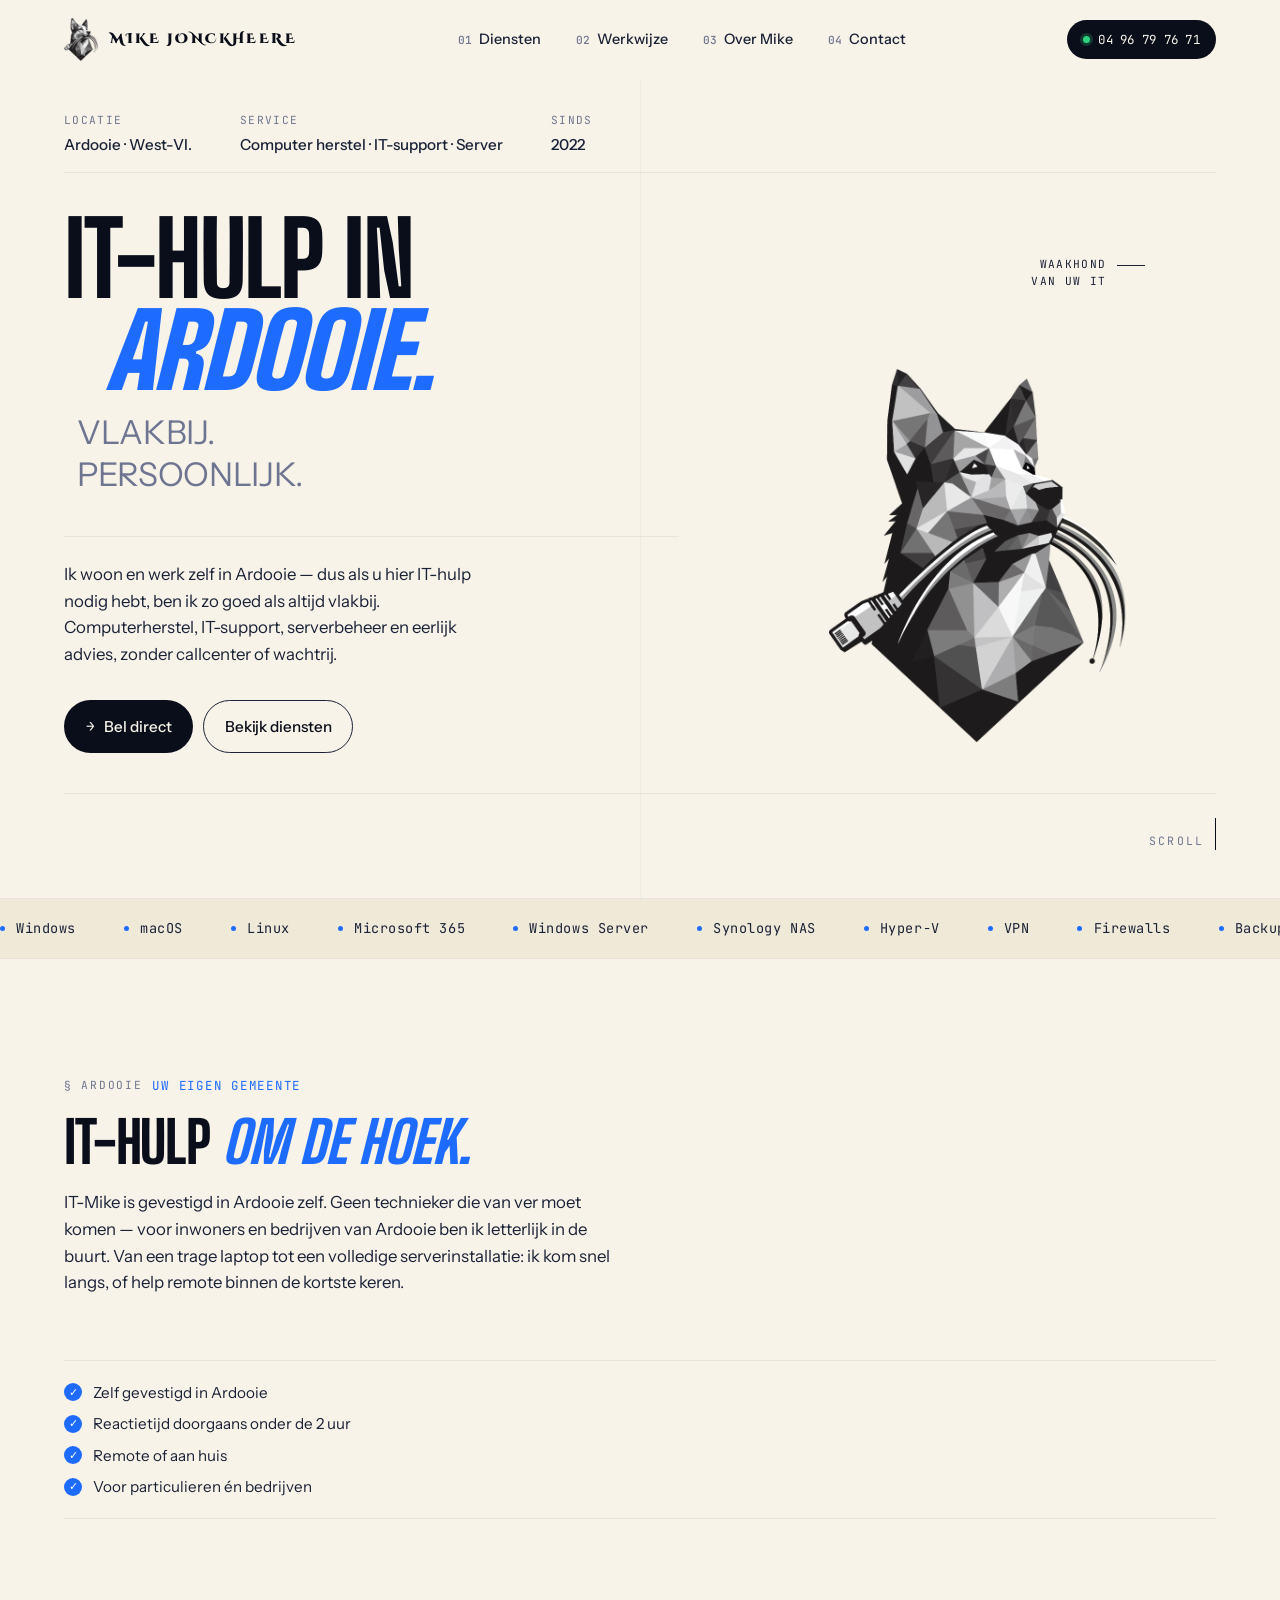
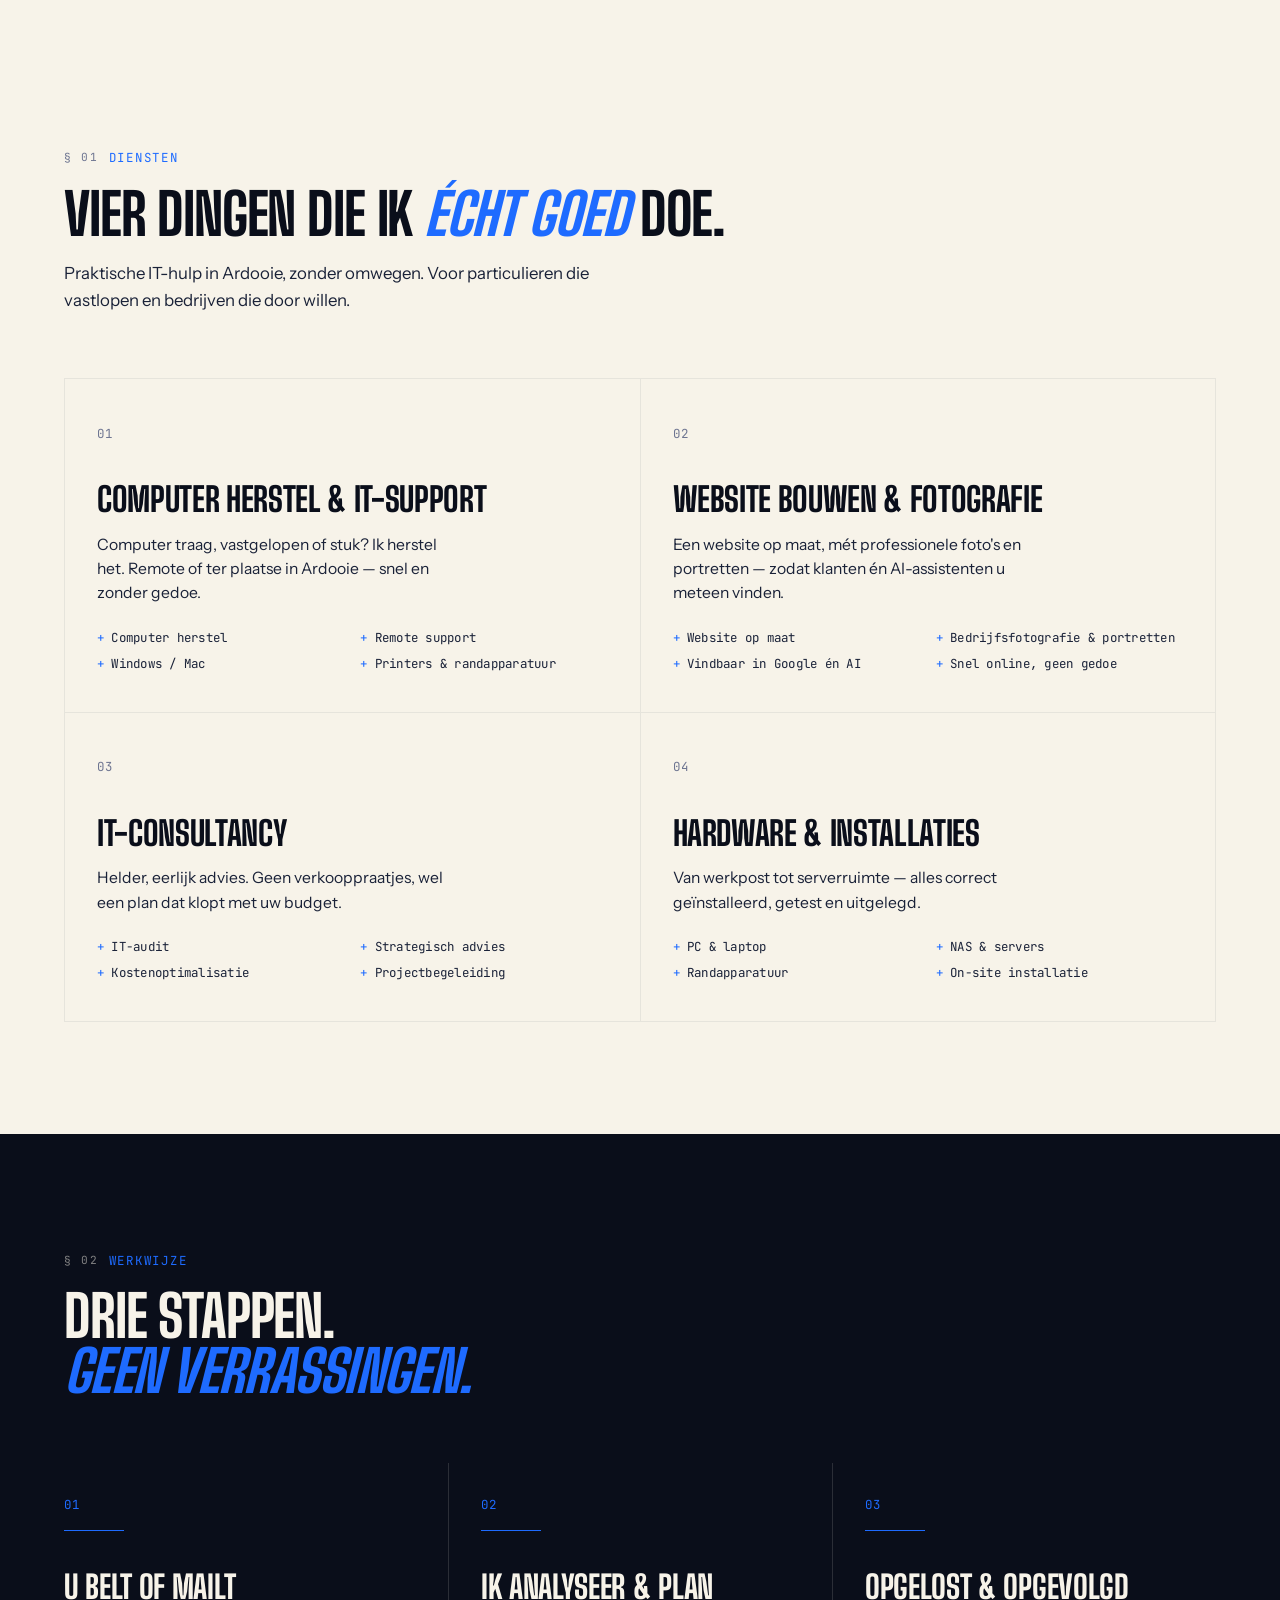
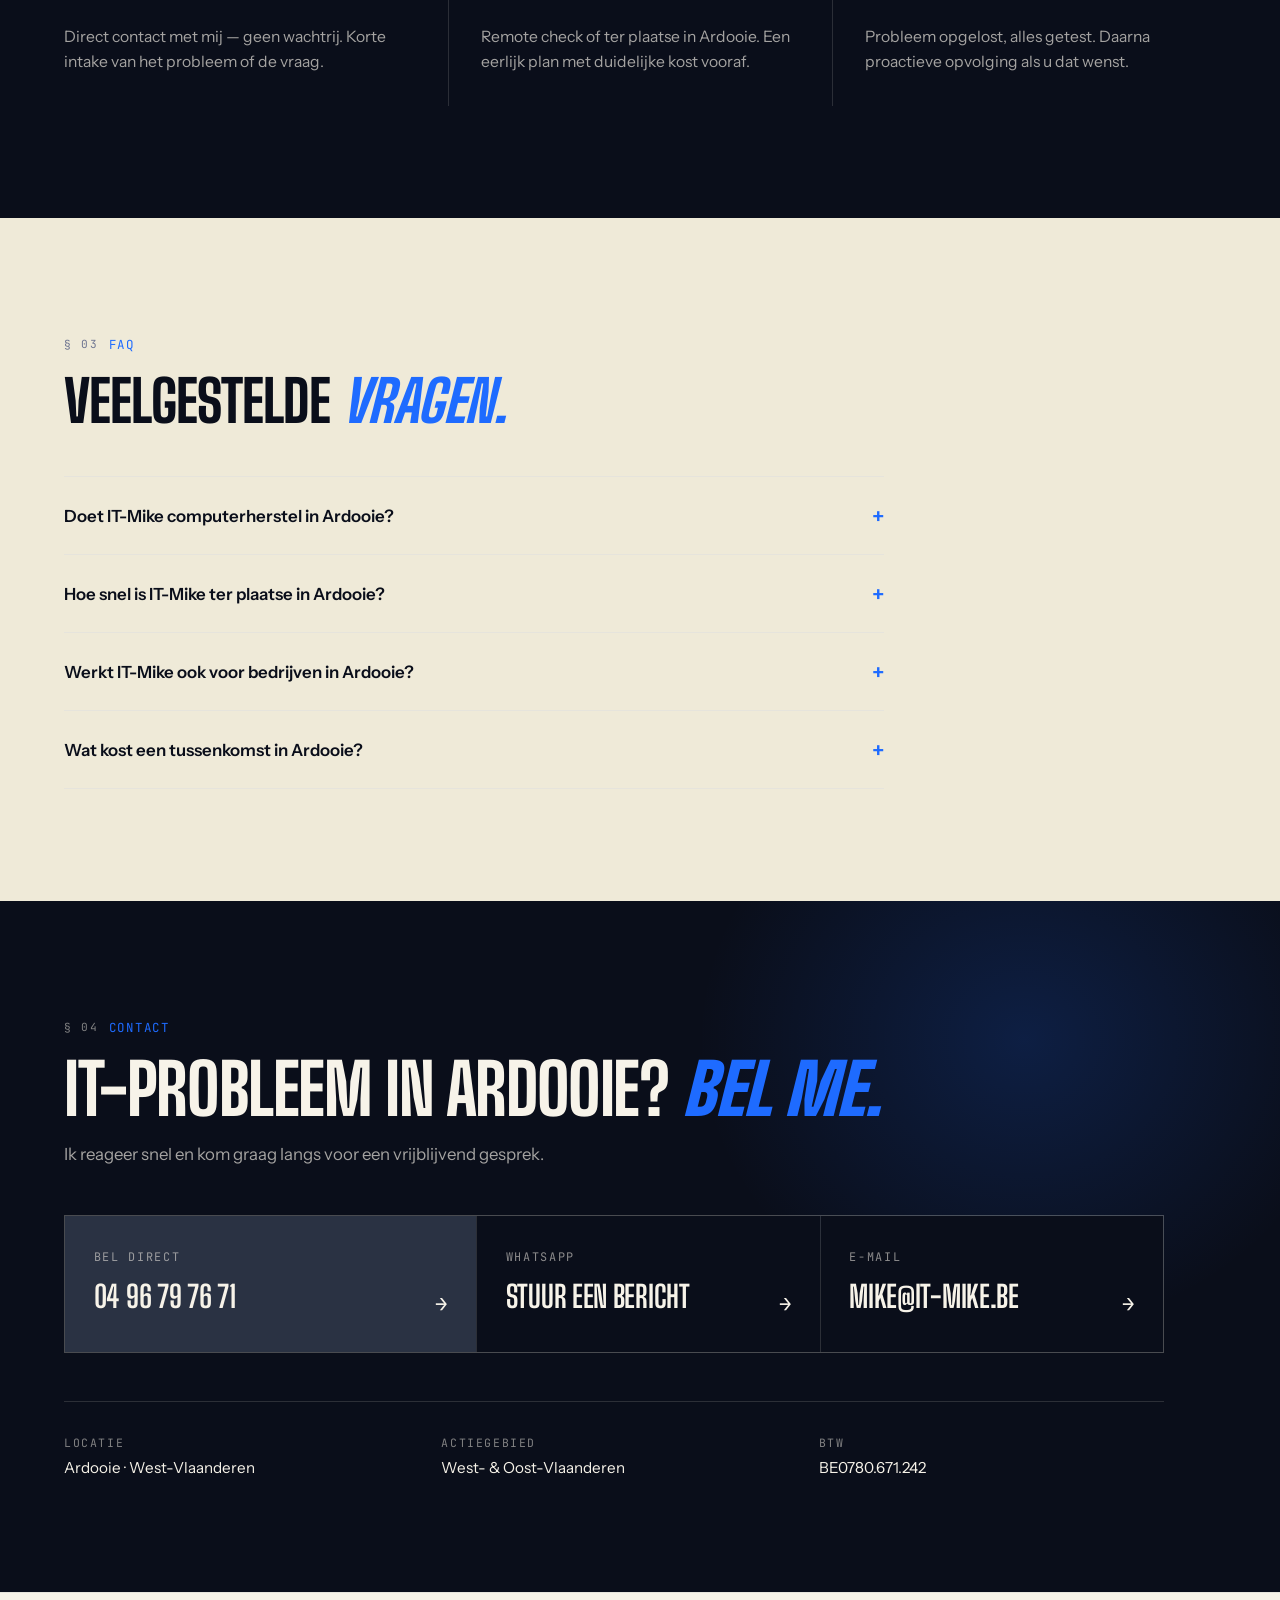
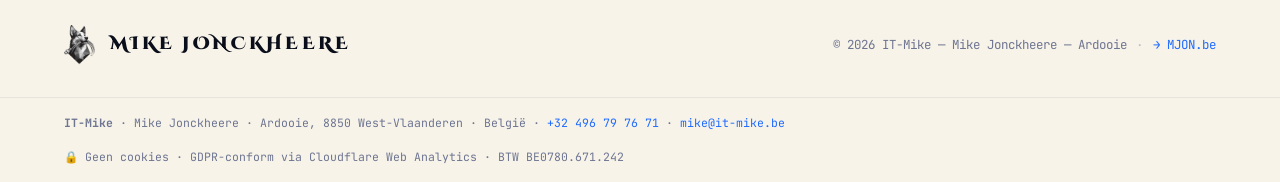
==== ardooie/index.html @ cc9ab398 "Add dedicated Ardooie gemeentepagina for lokale SEO Volgt exact hetzelfde patroon als /website-bouwe" ====
<!DOCTYPE html>
<html lang="nl">
<head>
<meta charset="UTF-8"/>
<meta name="viewport" content="width=device-width, initial-scale=1.0"/>
<title>Computer Herstel &amp; IT-Support Ardooie | IT-Mike</title>
<meta name="description" content="IT-hulp in Ardooie: computerherstel, IT-support en serverbeheer aan huis of remote. Mike Jonckheere is zelf in Ardooie gevestigd — direct contact, reactietijd &lt; 2 uur."/>
<meta name="keywords" content="computer herstel Ardooie, IT support Ardooie, pc herstelling Ardooie, computerhulp Ardooie, IT-Mike Ardooie, serverbeheer Ardooie, IT consultancy Ardooie, laptop herstellen Ardooie"/>
<meta name="author" content="Mike Jonckheere — IT-Mike"/>
<meta name="robots" content="index, follow"/>
<link rel="canonical" href="https://it-mike.be/ardooie/"/>
<link rel="icon" type="image/png" href="/media/Favicon.png"/>
<link rel="apple-touch-icon" href="/media/Favicon.png"/>
<meta name="geo.region" content="BE-VWV"/>
<meta name="geo.placename" content="Ardooie, West-Vlaanderen, België"/>
<meta name="geo.position" content="50.9814;3.2057"/>
<meta name="ICBM" content="50.9814, 3.2057"/>
<meta property="og:type" content="website"/>
<meta property="og:url" content="https://it-mike.be/ardooie/"/>
<meta property="og:title" content="Computer Herstel &amp; IT-Support Ardooie | IT-Mike"/>
<meta property="og:description" content="IT-hulp in Ardooie: computerherstel, IT-support en serverbeheer. Mike Jonckheere is zelf in Ardooie gevestigd — direct contact, geen callcenter."/>
<meta property="og:locale" content="nl_BE"/>
<meta property="og:image" content="https://it-mike.be/media/Logo with slogan.png"/>
<script type="application/ld+json" id="ld-json">
{
  "@context": "https://schema.org",
  "@graph": [
    {
      "@type": "Service",
      "name": "Computer herstel & IT-support in Ardooie",
      "provider": {"@type": "LocalBusiness", "@id": "https://it-mike.be/#business", "name": "IT-Mike", "url": "https://it-mike.be"},
      "areaServed": {"@type": "City", "name": "Ardooie"},
      "description": "Computer herstel, IT-support, serverbeheer en hardware-installaties in Ardooie. Mike Jonckheere is zelf in Ardooie gevestigd — direct contact, geen callcenter, reactietijd onder de 2 uur."
    },
    {
      "@type": "FAQPage",
      "@id": "https://it-mike.be/ardooie/#faq",
      "mainEntity": []
    }
  ]
}
</script>
<link rel="preconnect" href="https://fonts.googleapis.com"/>
<link rel="preconnect" href="https://fonts.gstatic.com" crossorigin/>
<link href="https://fonts.googleapis.com/css2?family=Big+Shoulders+Display:wght@500;700;800;900&family=Cinzel:wght@500;700;900&family=Instrument+Serif:ital@0;1&family=Instrument+Sans:wght@400;500;600&family=JetBrains+Mono:wght@400;500&display=swap" rel="stylesheet"/>
<link rel="stylesheet" href="/styles.css"/>
</head>
<body>

<!-- Mobile menu -->
<div class="mobile-menu" id="mobileMenu">
  <button class="mobile-close" id="mobileClose" aria-label="Sluit menu">×</button>
  <a href="/#diensten" class="mobile-link"><span>01</span>Diensten</a>
  <a href="/#werkwijze" class="mobile-link"><span>02</span>Werkwijze</a>
  <a href="/#over" class="mobile-link"><span>03</span>Over Mike</a>
  <a href="#contact" class="mobile-link"><span>04</span>Contact</a>
  <a href="tel:+32496797671" class="mobile-call">04 96 79 76 71</a>
</div>

<!-- Nav -->
<nav id="navbar" class="nav">
  <a href="/" class="nav-brand" aria-label="IT-Mike home">
    <img src="/media/Dog mark.png" alt="" class="nav-dog"/>
    <span class="nav-name">MIKE JONCKHEERE</span>
  </a>
  <ul class="nav-links">
    <li><a href="/#diensten"><span class="nav-num">01</span>Diensten</a></li>
    <li><a href="/#werkwijze"><span class="nav-num">02</span>Werkwijze</a></li>
    <li><a href="/#over"><span class="nav-num">03</span>Over Mike</a></li>
    <li><a href="#contact"><span class="nav-num">04</span>Contact</a></li>
  </ul>
  <a href="tel:+32496797671" class="nav-cta">
    <span class="nav-cta-dot"></span>
    04 96 79 76 71
  </a>
  <button class="nav-burger" id="navBurger" aria-label="Open menu">
    <span></span><span></span><span></span>
  </button>
</nav>

<main>

<!-- Hero -->
<section id="top" class="hero hero-editorial">
  <div class="hero-grid">
    <div class="hero-meta">
      <div class="meta-item">
        <span class="meta-label">Locatie</span>
        <span class="meta-value">Ardooie · West-Vl.</span>
      </div>
      <div class="meta-item">
        <span class="meta-label">Service</span>
        <span class="meta-value">Computer herstel · IT-support · Server</span>
      </div>
      <div class="meta-item">
        <span class="meta-label">Sinds</span>
        <span class="meta-value">2022</span>
      </div>
    </div>

    <h1 class="hero-headline">
      <span class="line">IT-hulp in</span>
      <span class="line line-italic">Ardooie.</span>
      <span class="line line-faded">Vlakbij.</span>
      <span class="line line-faded">Persoonlijk.</span>
    </h1>

    <div class="hero-mascot" aria-hidden="true">
      <img src="/media/Dog mark.png" alt=""/>
      <div class="hero-mascot-tag">
        <span class="hmt-line"></span>
        <span class="hmt-text">Waakhond<br/>van uw IT</span>
      </div>
    </div>

    <div class="hero-side">
      <p class="hero-lede" id="cms-hero-lede">
        Ik woon en werk zelf in Ardooie — dus als u hier IT-hulp nodig hebt, ben ik zo goed
        als altijd vlakbij. Computerherstel, IT-support, serverbeheer en eerlijk advies,
        zonder callcenter of wachtrij.
      </p>
      <div class="hero-actions">
        <a href="tel:+32496797671" class="btn btn-primary">
          <span class="btn-arrow">→</span>
          Bel direct
        </a>
        <a href="#diensten" class="btn btn-ghost">Bekijk diensten</a>
      </div>
    </div>

    <div class="hero-foot">
      <div class="hf-item hf-scroll">
        <span>Scroll</span>
        <div class="hf-scroll-line"></div>
      </div>
    </div>
  </div>
</section>

<!-- Marquee strip -->
<section class="marquee" aria-hidden="true">
  <div class="marquee-track">
    <span class="marquee-item"><span class="marquee-dot"></span>Windows</span>
    <span class="marquee-item"><span class="marquee-dot"></span>macOS</span>
    <span class="marquee-item"><span class="marquee-dot"></span>Linux</span>
    <span class="marquee-item"><span class="marquee-dot"></span>Microsoft 365</span>
    <span class="marquee-item"><span class="marquee-dot"></span>Windows Server</span>
    <span class="marquee-item"><span class="marquee-dot"></span>Synology NAS</span>
    <span class="marquee-item"><span class="marquee-dot"></span>Hyper-V</span>
    <span class="marquee-item"><span class="marquee-dot"></span>VPN</span>
    <span class="marquee-item"><span class="marquee-dot"></span>Firewalls</span>
    <span class="marquee-item"><span class="marquee-dot"></span>Backup &amp; recovery</span>
    <span class="marquee-item"><span class="marquee-dot"></span>Office 365</span>
    <span class="marquee-item"><span class="marquee-dot"></span>Active Directory</span>
    <span class="marquee-item"><span class="marquee-dot"></span>Cloud migratie</span>
    <span class="marquee-item"><span class="marquee-dot"></span>Hardware</span>
    <span class="marquee-item"><span class="marquee-dot"></span>Windows</span>
    <span class="marquee-item"><span class="marquee-dot"></span>macOS</span>
    <span class="marquee-item"><span class="marquee-dot"></span>Linux</span>
    <span class="marquee-item"><span class="marquee-dot"></span>Microsoft 365</span>
    <span class="marquee-item"><span class="marquee-dot"></span>Windows Server</span>
    <span class="marquee-item"><span class="marquee-dot"></span>Synology NAS</span>
    <span class="marquee-item"><span class="marquee-dot"></span>Hyper-V</span>
    <span class="marquee-item"><span class="marquee-dot"></span>VPN</span>
    <span class="marquee-item"><span class="marquee-dot"></span>Firewalls</span>
    <span class="marquee-item"><span class="marquee-dot"></span>Backup &amp; recovery</span>
    <span class="marquee-item"><span class="marquee-dot"></span>Office 365</span>
    <span class="marquee-item"><span class="marquee-dot"></span>Active Directory</span>
    <span class="marquee-item"><span class="marquee-dot"></span>Cloud migratie</span>
    <span class="marquee-item"><span class="marquee-dot"></span>Hardware</span>
  </div>
</section>

<!-- Waarom Ardooie -->
<section class="section ardooie-intro reveal" id="ardooie">
  <div class="section-head">
    <div class="section-tag"><span class="tag-num">§ ARDOOIE</span>Uw eigen gemeente</div>
    <h2 class="section-title">IT-hulp <em>om de hoek.</em></h2>
    <p class="section-sub" id="cms-intro-sub">IT-Mike is gevestigd in Ardooie zelf. Geen technieker die van ver moet komen — voor
      inwoners en bedrijven van Ardooie ben ik letterlijk in de buurt. Van een trage laptop
      tot een volledige serverinstallatie: ik kom snel langs, of help remote binnen de
      kortste keren.</p>
  </div>
  <div class="over-checks" id="cms-checks">
    <div class="over-check"><span class="ock">✓</span>Zelf gevestigd in Ardooie</div>
    <div class="over-check"><span class="ock">✓</span>Reactietijd doorgaans onder de 2 uur</div>
    <div class="over-check"><span class="ock">✓</span>Remote of aan huis</div>
    <div class="over-check"><span class="ock">✓</span>Voor particulieren én bedrijven</div>
  </div>
</section>

<!-- Diensten -->
<section id="diensten" class="section diensten reveal">
  <div class="section-head">
    <div class="section-tag"><span class="tag-num">§ 01</span>Diensten</div>
    <h2 class="section-title">Vier dingen die ik <em>écht goed</em> doe.</h2>
    <p class="section-sub">Praktische IT-hulp in Ardooie, zonder omwegen. Voor particulieren die vastlopen en bedrijven die door willen.</p>
  </div>
  <div class="diensten-grid">
    <article class="dienst">
      <div class="dienst-head"><span class="dienst-num">01</span></div>
      <h3 class="dienst-title">Computer Herstel &amp; IT-Support</h3>
      <p class="dienst-desc">Computer traag, vastgelopen of stuk? Ik herstel het. Remote of ter plaatse in Ardooie — snel en zonder gedoe.</p>
      <ul class="dienst-points">
        <li><span class="dienst-bullet">+</span>Computer herstel</li>
        <li><span class="dienst-bullet">+</span>Remote support</li>
        <li><span class="dienst-bullet">+</span>Windows / Mac</li>
        <li><span class="dienst-bullet">+</span>Printers &amp; randapparatuur</li>
      </ul>
    </article>
    <article class="dienst">
      <div class="dienst-head"><span class="dienst-num">02</span></div>
      <h3 class="dienst-title">Website bouwen &amp; fotografie</h3>
      <p class="dienst-desc">Een website op maat, mét professionele foto's en portretten — zodat klanten én AI-assistenten u meteen vinden.</p>
      <ul class="dienst-points">
        <li><span class="dienst-bullet">+</span>Website op maat</li>
        <li><span class="dienst-bullet">+</span>Bedrijfsfotografie &amp; portretten</li>
        <li><span class="dienst-bullet">+</span>Vindbaar in Google én AI</li>
        <li><span class="dienst-bullet">+</span>Snel online, geen gedoe</li>
      </ul>
    </article>
    <article class="dienst">
      <div class="dienst-head"><span class="dienst-num">03</span></div>
      <h3 class="dienst-title">IT-Consultancy</h3>
      <p class="dienst-desc">Helder, eerlijk advies. Geen verkooppraatjes, wel een plan dat klopt met uw budget.</p>
      <ul class="dienst-points">
        <li><span class="dienst-bullet">+</span>IT-audit</li>
        <li><span class="dienst-bullet">+</span>Strategisch advies</li>
        <li><span class="dienst-bullet">+</span>Kostenoptimalisatie</li>
        <li><span class="dienst-bullet">+</span>Projectbegeleiding</li>
      </ul>
    </article>
    <article class="dienst">
      <div class="dienst-head"><span class="dienst-num">04</span></div>
      <h3 class="dienst-title">Hardware &amp; installaties</h3>
      <p class="dienst-desc">Van werkpost tot serverruimte — alles correct geïnstalleerd, getest en uitgelegd.</p>
      <ul class="dienst-points">
        <li><span class="dienst-bullet">+</span>PC &amp; laptop</li>
        <li><span class="dienst-bullet">+</span>NAS &amp; servers</li>
        <li><span class="dienst-bullet">+</span>Randapparatuur</li>
        <li><span class="dienst-bullet">+</span>On-site installatie</li>
      </ul>
    </article>
  </div>
</section>

<!-- Werkwijze -->
<section id="werkwijze" class="section werkwijze reveal">
  <div class="section-head section-head-light">
    <div class="section-tag"><span class="tag-num">§ 02</span>Werkwijze</div>
    <h2 class="section-title">Drie stappen.<br/><em>Geen verrassingen.</em></h2>
  </div>
  <div class="stappen">
    <div class="stap">
      <div class="stap-num">01</div>
      <div class="stap-line"></div>
      <h3 class="stap-title">U belt of mailt</h3>
      <p class="stap-desc">Direct contact met mij — geen wachtrij. Korte intake van het probleem of de vraag.</p>
    </div>
    <div class="stap">
      <div class="stap-num">02</div>
      <div class="stap-line"></div>
      <h3 class="stap-title">Ik analyseer &amp; plan</h3>
      <p class="stap-desc">Remote check of ter plaatse in Ardooie. Een eerlijk plan met duidelijke kost vooraf.</p>
    </div>
    <div class="stap">
      <div class="stap-num">03</div>
      <div class="stap-line"></div>
      <h3 class="stap-title">Opgelost &amp; opgevolgd</h3>
      <p class="stap-desc">Probleem opgelost, alles getest. Daarna proactieve opvolging als u dat wenst.</p>
    </div>
  </div>
</section>

<!-- FAQ -->
<section class="section faq reveal" id="faq" aria-label="Veelgestelde vragen">
  <div class="faq-inner">
    <div class="section-tag"><span class="tag-num">§ 03</span>FAQ</div>
    <h2 class="section-title">Veelgestelde <em>vragen.</em></h2>
    <div class="faq-list" id="cms-faq-list">
      <details class="faq-item">
        <summary class="faq-q">Doet IT-Mike computerherstel in Ardooie?</summary>
        <p class="faq-a">Ja — Ardooie is mijn eigen gemeente. U kan uw toestel binnenbrengen, of ik kom aan huis, wat meestal sneller kan omdat ik er al ben.</p>
      </details>
      <details class="faq-item">
        <summary class="faq-q">Hoe snel is IT-Mike ter plaatse in Ardooie?</summary>
        <p class="faq-a">Doorgaans binnen de 2 uur voor dringende problemen, vaak dezelfde dag nog. Omdat ik zelf in Ardooie woon, is een bezoek aan huis hier meestal het snelst geregeld.</p>
      </details>
      <details class="faq-item">
        <summary class="faq-q">Werkt IT-Mike ook voor bedrijven in Ardooie?</summary>
        <p class="faq-a">Zeker — van zelfstandigen tot KMO's. Serverbeheer, netwerkbeheer, cloudmigratie of gewoon een helpdesk voor het hele team: allemaal mogelijk, ter plaatse of remote.</p>
      </details>
      <details class="faq-item">
        <summary class="faq-q">Wat kost een tussenkomst in Ardooie?</summary>
        <p class="faq-a">Ik start met een diagnose-uur (€62,50 excl. BTW) — tenzij het probleem al binnen dat eerste uur opgelost is. Daarna krijgt u een duidelijke prijs vooraf, geen verrassingen achteraf.</p>
      </details>
    </div>
  </div>
</section>

<!-- Contact -->
<section id="contact" class="section contact reveal">
  <div class="contact-inner">
    <div class="contact-tag"><span class="tag-num">§ 04</span>Contact</div>
    <h2 class="contact-title">IT-probleem in Ardooie? <em>Bel me.</em></h2>
    <p class="contact-sub">Ik reageer snel en kom graag langs voor een vrijblijvend gesprek.</p>
    <div class="contact-channels">
      <a href="tel:+32496797671" class="ch ch-primary">
        <div class="ch-label">Bel direct</div>
        <div class="ch-value">04 96 79 76 71</div>
        <div class="ch-arrow">→</div>
      </a>
      <a href="https://wa.me/+32496797671" target="_blank" rel="noopener" class="ch">
        <div class="ch-label">WhatsApp</div>
        <div class="ch-value">Stuur een bericht</div>
        <div class="ch-arrow">→</div>
      </a>
      <a href="mailto:mike@it-mike.be?subject=Vraag%20via%20it-mike.be%2Fardooie&body=Goeiedag%20Mike%2C%0A%0AIk%20neem%20contact%20op%20via%20de%20Ardooie-pagina%20van%20it-mike.be.%0A%0AMijn%20vraag%20%2F%20probleem%3A%0A%0A%0AMijn%20naam%3A%20%0AMijn%20telefoonnummer%3A%20" class="ch">
        <div class="ch-label">E-mail</div>
        <div class="ch-value">mike@it-mike.be</div>
        <div class="ch-arrow">→</div>
      </a>
    </div>
    <div class="contact-coords">
      <div><span>Locatie</span>Ardooie · West-Vlaanderen</div>
      <div><span>Actiegebied</span>West- &amp; Oost-Vlaanderen</div>
      <div><span>BTW</span>BE0780.671.242</div>
    </div>
  </div>
</section>

</main>

<!-- Footer -->
<footer class="footer">
  <div class="footer-row">
    <div class="footer-brand">
      <img src="/media/Dog mark.png" alt="IT-Mike" class="footer-dog"/>
      <span class="footer-name">MIKE JONCKHEERE</span>
    </div>
    <div class="footer-meta">
      <span>© 2026 IT-Mike — Mike Jonckheere — Ardooie</span>
      <span class="footer-sep">·</span>
      <a href="https://mjon.be">→ MJON.be</a>
    </div>
  </div>
  <div class="footer-bar">
    <address class="footer-address">
      <strong>IT-Mike</strong> · Mike Jonckheere · Ardooie, 8850 West-Vlaanderen · België ·
      <a href="tel:+32496797671">+32 496 79 76 71</a> ·
      <a href="mailto:mike@it-mike.be">mike@it-mike.be</a>
    </address>
    <span>🔒 Geen cookies · GDPR-conform via Cloudflare Web Analytics · BTW BE0780.671.242</span>
  </div>
</footer>

<script>
// Nav scroll
var navbar = document.getElementById('navbar');
window.addEventListener('scroll', function() {
  navbar.classList.toggle('scrolled', window.scrollY > 24);
});

// Mobile menu
var mobileMenu = document.getElementById('mobileMenu');
document.getElementById('navBurger').addEventListener('click', function() {
  mobileMenu.classList.add('open');
});
document.getElementById('mobileClose').addEventListener('click', function() {
  mobileMenu.classList.remove('open');
});
document.querySelectorAll('.mobile-link').forEach(function(link) {
  link.addEventListener('click', function() { mobileMenu.classList.remove('open'); });
});

// Reveal on scroll
var revealObs = new IntersectionObserver(function(entries) {
  entries.forEach(function(e) {
    if (e.isIntersecting) {
      e.target.classList.add('visible');
      revealObs.unobserve(e.target);
    }
  });
}, { threshold: 0.12, rootMargin: '0px 0px -40px 0px' });
document.querySelectorAll('.reveal').forEach(function(el) { revealObs.observe(el); });

// CMS-inhoud laden (valt terug op de vaste tekst hierboven als er niets ingevuld is)
fetch('/content/ardooie.json').then(function(r) { return r.json(); }).then(function(d) {
  function esc(s) {
    return String(s).replace(/&/g,'&amp;').replace(/</g,'&lt;').replace(/>/g,'&gt;').replace(/"/g,'&quot;');
  }
  function set(id, val) {
    var el = document.getElementById(id);
    if (el && val) el.textContent = val;
  }

  set('cms-hero-lede', d.hero_lede);
  set('cms-intro-sub', d.intro_sub);

  if (Array.isArray(d.checks) && d.checks.length) {
    var checksEl = document.getElementById('cms-checks');
    if (checksEl) checksEl.innerHTML = d.checks.map(function(c) {
      return '<div class="over-check"><span class="ock">✓</span>' + esc(c) + '</div>';
    }).join('');
  }

  if (Array.isArray(d.faq) && d.faq.length) {
    var faqList = document.getElementById('cms-faq-list');
    if (faqList) faqList.innerHTML = d.faq.map(function(item) {
      return '<details class="faq-item"><summary class="faq-q">' + esc(item.question) + '</summary><p class="faq-a">' + esc(item.answer) + '</p></details>';
    }).join('');

    var ldScript = document.getElementById('ld-json');
    if (ldScript) {
      try {
        var ld = JSON.parse(ldScript.textContent);
        var faqNode = (ld['@graph'] || []).find(function(n) { return n['@type'] === 'FAQPage'; });
        if (faqNode) {
          faqNode.mainEntity = d.faq.map(function(item) {
            return {
              '@type': 'Question',
              'name': item.question,
              'acceptedAnswer': { '@type': 'Answer', 'text': item.answer }
            };
          });
          ldScript.textContent = JSON.stringify(ld);
        }
      } catch (e) {}
    }
  }
}).catch(function() {});
</script>
</body>
</html>
---- styles.css ----
:root {
  --accent: #1E6BFF;
  --ink: #0A0E1A;
  --ink-2: #1A2238;
  --muted: #6E7591;
  --line: #E6E4DC;
  --line-2: #D8D4C7;
  --paper: #F7F3E9;
  --paper-2: #EFEAD8;
  --white: #FFFFFF;
  --density: 1;
  --pad-section: calc(7rem * var(--density));
  --pad-x: clamp(1.5rem, 5vw, 4rem);
  --radius: 4px;
  --content-max: 1440px;
}

* { box-sizing: border-box; margin: 0; padding: 0; }

html { scroll-behavior: smooth; -webkit-text-size-adjust: 100%; }

body {
  background: var(--paper);
  color: var(--ink);
  font-family: "Instrument Sans", -apple-system, BlinkMacSystemFont, "Helvetica Neue", Arial, sans-serif;
  font-size: 16px;
  line-height: 1.55;
  font-feature-settings: "ss01", "cv11";
  -webkit-font-smoothing: antialiased;
  overflow-x: hidden;
}

a { color: inherit; text-decoration: none; }
ul { list-style: none; }
img { max-width: 100%; display: block; }
em { font-style: italic; font-family: "Big Shoulders Display", "Instrument Serif", serif; font-weight: 800; letter-spacing: -0.01em; }

.mono {
  font-family: "JetBrains Mono", ui-monospace, "SF Mono", Menlo, monospace;
  font-feature-settings: "ss01";
}

/* ============== NAV ============== */
.nav {
  position: fixed;
  top: 0; left: 0; right: 0;
  z-index: 100;
  display: flex;
  align-items: center;
  justify-content: space-between;
  padding: 1.1rem var(--pad-x);
  background: rgba(247, 243, 233, 0.78);
  backdrop-filter: saturate(140%) blur(14px);
  -webkit-backdrop-filter: saturate(140%) blur(14px);
  border-bottom: 1px solid transparent;
  transition: border-color .25s, background .25s;
}
.nav.scrolled {
  border-bottom-color: var(--line);
  background: rgba(247, 243, 233, 0.92);
}
.nav-brand { display: flex; align-items: center; gap: 0.7rem; }
.nav-brand img { height: 30px; width: auto; }
.nav-dog { height: 44px !important; }
.nav-name {
  font-family: "Cinzel", "Big Shoulders Display", serif;
  font-weight: 900;
  font-size: 0.85rem;
  letter-spacing: 0.18em;
  color: var(--ink);
  text-transform: uppercase;
  white-space: nowrap;
}
@media (max-width: 640px) { .nav-name { display: none; } }
.nav-links {
  display: flex;
  gap: 2.2rem;
}
.nav-links a {
  font-size: 0.9rem;
  font-weight: 500;
  color: var(--ink-2);
  display: inline-flex;
  align-items: baseline;
  gap: 0.4rem;
  position: relative;
  padding: 0.3rem 0;
}
.nav-num {
  font-family: "JetBrains Mono", ui-monospace, monospace;
  font-size: 0.7rem;
  color: var(--muted);
  letter-spacing: 0.02em;
}
.nav-links a::after {
  content: "";
  position: absolute;
  bottom: 0; left: 0;
  width: 0; height: 1px;
  background: var(--accent);
  transition: width .25s;
}
.nav-links a:hover::after { width: 100%; }

.nav-cta {
  display: inline-flex;
  align-items: center;
  gap: 0.55rem;
  padding: 0.6rem 1rem;
  background: var(--ink);
  color: var(--paper);
  border-radius: 999px;
  font-family: "JetBrains Mono", ui-monospace, monospace;
  font-size: 0.78rem;
  letter-spacing: 0.02em;
  transition: background .2s, transform .2s;
}
.nav-cta:hover { background: var(--accent); transform: translateY(-1px); }
.nav-cta-dot {
  width: 7px; height: 7px;
  border-radius: 50%;
  background: #2DD37C;
  box-shadow: 0 0 0 3px rgba(45, 211, 124, 0.22);
  animation: pulse 2s ease-in-out infinite;
}
@keyframes pulse { 0%, 100% { opacity: 1; } 50% { opacity: 0.5; } }

.nav-burger {
  display: none;
  flex-direction: column;
  gap: 5px;
  background: none;
  border: 0;
  cursor: pointer;
  padding: 4px;
}
.nav-burger span {
  width: 22px; height: 1.5px;
  background: var(--ink);
  border-radius: 2px;
}

.mobile-menu {
  position: fixed;
  inset: 0;
  z-index: 200;
  background: var(--paper);
  display: flex;
  flex-direction: column;
  align-items: flex-start;
  justify-content: center;
  padding: 4rem var(--pad-x);
  gap: 1.4rem;
}
.mobile-menu a {
  font-size: 2.6rem;
  font-weight: 500;
  letter-spacing: -0.02em;
  display: flex;
  align-items: baseline;
  gap: 0.7rem;
}
.mobile-menu a span {
  font-family: "JetBrains Mono", ui-monospace, monospace;
  font-size: 0.9rem;
  color: var(--muted);
}
.mobile-menu .mobile-call {
  margin-top: 1.5rem;
  background: var(--ink);
  color: var(--paper);
  font-size: 1.1rem;
  padding: 0.8rem 1.4rem;
  border-radius: 999px;
  font-family: "JetBrains Mono", monospace;
}
.mobile-close {
  position: absolute;
  top: 1.5rem; right: var(--pad-x);
  background: none;
  border: 0;
  font-size: 2rem;
  cursor: pointer;
  color: var(--ink);
}

/* ============== HERO — EDITORIAL ============== */
.hero { padding-top: 6rem; }

.hero-editorial {
  min-height: min(90vh, 840px);
  padding: 7rem var(--pad-x) 3rem;
  display: flex;
  flex-direction: column;
  position: relative;
  overflow: hidden;
}
.hero-editorial::before {
  content: "";
  position: absolute;
  top: 0; bottom: 0; left: 50%;
  width: 1px;
  background: var(--line);
  opacity: 0.55;
  pointer-events: none;
}

.hero-grid {
  flex: 1;
  display: grid;
  grid-template-columns: minmax(0, 1.3fr) minmax(280px, 1fr);
  grid-template-rows: auto 1fr auto auto;
  gap: 2.5rem 4rem;
  align-content: space-between;
  max-width: var(--content-max);
  margin-inline: auto;
  width: 100%;
}

.hero-meta {
  grid-column: 1 / -1;
  display: flex;
  gap: 3rem;
  padding-bottom: 1rem;
  border-bottom: 1px solid var(--line);
}
.meta-item {
  display: flex;
  flex-direction: column;
  gap: 0.2rem;
}
.meta-label {
  font-family: "JetBrains Mono", ui-monospace, monospace;
  font-size: 0.7rem;
  letter-spacing: 0.12em;
  text-transform: uppercase;
  color: var(--muted);
}
.meta-value {
  font-size: 0.95rem;
  color: var(--ink-2);
  font-weight: 500;
}

.hero-headline {
  grid-column: 1 / 2;
  grid-row: 2 / 3;
  font-family: "Big Shoulders Display", "Instrument Serif", serif;
  font-weight: 800;
  font-size: clamp(3rem, 8vw, 7.5rem);
  line-height: 0.9;
  letter-spacing: -0.02em;
  color: var(--ink);
  align-self: center;
  text-transform: uppercase;
}
.hero-headline .line { display: block; }
.hero-headline .line-italic {
  font-style: italic;
  color: var(--accent);
  padding-left: 0.4em;
  font-weight: 900;
}
.hero-headline .rotating {
  position: relative;
  display: inline-block;
  height: 0.92em;
  vertical-align: top;
}
.rw-word {
  display: inline-block;
  position: absolute;
  left: 0.4em;
  top: 0;
  white-space: nowrap;
  opacity: 0;
  transform: translateY(0.35em) skewY(3deg);
  filter: blur(6px);
  transition: opacity .55s ease, transform .55s ease, filter .55s ease;
  pointer-events: none;
}
.rw-word.on {
  opacity: 1;
  transform: translateY(0) skewY(0);
  filter: blur(0);
}
.hero-headline .rotating::after {
  /* reserveert de breedte van het langste woord ("luistert.") zodat de
     hoogte/breedte van de regel nooit verspringt tussen de varianten */
  content: "LUISTERT.";
  visibility: hidden;
  display: inline-block;
  padding-left: 0.4em;
  font-weight: 900;
}

/* ============== REVEAL ============== */
.reveal {
  opacity: 0;
  transform: translateY(28px);
  transition: opacity .8s cubic-bezier(.22,.61,.36,1), transform .8s cubic-bezier(.22,.61,.36,1);
}
.reveal.visible {
  opacity: 1;
  transform: none;
}
.hero-headline .line-faded {
  font-family: "Instrument Sans", sans-serif;
  font-size: 0.32em;
  font-weight: 400;
  letter-spacing: -0.01em;
  color: var(--muted);
  line-height: 1.3;
  padding-left: 0.4em;
  margin-top: 0.4em;
}
.hero-headline .line-faded:nth-of-type(4) {
  margin-top: 0;
}

.hero-side {
  grid-column: 1 / 2;
  grid-row: 3 / 4;
  align-self: start;
  display: flex;
  flex-direction: row;
  align-items: center;
  gap: 2rem;
  max-width: none;
  justify-self: stretch;
  padding-left: 0;
  border-left: 0;
  padding-top: 1.5rem;
  border-top: 1px solid var(--line);
  flex-wrap: wrap;
}
.hero-lede {
  font-size: 1.05rem;
  line-height: 1.6;
  color: var(--ink-2);
  max-width: 420px;
  flex: 1 1 300px;
}
/* mascot — right column, full height beside the headline */
.hero-mascot {
  grid-column: 2 / 3;
  grid-row: 2 / 4;
  align-self: stretch;
  justify-self: center;
  position: relative;
  width: 100%;
  max-width: 300px;
  pointer-events: none;
  display: flex;
  align-items: flex-end;
  justify-content: center;
}
.hero-mascot img {
  width: 100%;
  height: auto;
  max-height: 52vh;
  object-fit: contain;
  object-position: bottom center;
  filter: grayscale(0.05) contrast(1.05);
  display: block;
}
.hero-mascot-tag {
  position: absolute;
  top: 8%;
  right: -1rem;
  display: flex;
  align-items: flex-start;
  gap: 0.7rem;
  pointer-events: auto;
  flex-direction: row-reverse;
  text-align: right;
}
.hmt-line {
  display: block;
  width: 28px;
  height: 1px;
  background: var(--ink-2);
  margin-top: 0.55rem;
}
.hmt-text {
  font-family: "JetBrains Mono", monospace;
  font-size: 0.7rem;
  letter-spacing: 0.12em;
  text-transform: uppercase;
  color: var(--ink-2);
  line-height: 1.5;
}
.hero-lede {
  font-size: 1.05rem;
  line-height: 1.6;
  color: var(--ink-2);
}
.hero-actions {
  display: flex;
  gap: 0.6rem;
  flex-wrap: wrap;
}

.hero-foot {
  grid-column: 1 / -1;
  display: flex;
  justify-content: flex-end;
  padding-top: 1.5rem;
  border-top: 1px solid var(--line);
  grid-row: 4 / 5;
}
.hf-num {
  font-family: "Big Shoulders Display", serif;
  font-size: 2.6rem;
  font-weight: 800;
  letter-spacing: -0.01em;
  line-height: 1;
}
.hf-num span {
  font-size: 0.55em;
  color: var(--muted);
  font-weight: 700;
}
.hf-label {
  margin-top: 0.5rem;
  font-size: 0.82rem;
  color: var(--muted);
  max-width: 200px;
  line-height: 1.4;
}
.hf-scroll {
  display: flex;
  align-items: flex-end;
  justify-content: flex-end;
  gap: 0.7rem;
}
.hf-scroll span {
  font-family: "JetBrains Mono", monospace;
  font-size: 0.72rem;
  letter-spacing: 0.18em;
  text-transform: uppercase;
  color: var(--muted);
}
.hf-scroll-line {
  width: 1px;
  height: 32px;
  background: var(--ink);
  position: relative;
  overflow: hidden;
}
.hf-scroll-line::before {
  content: "";
  position: absolute;
  top: -100%;
  left: 0; right: 0;
  height: 50%;
  background: var(--paper);
  animation: scrollDown 1.6s ease-in-out infinite;
}
@keyframes scrollDown {
  0% { transform: translateY(0); }
  100% { transform: translateY(300%); }
}

/* ============== HERO — SPLIT ============== */
.hero-split {
  min-height: 100vh;
  display: grid;
  grid-template-columns: 1.05fr 1fr;
  gap: 0;
  padding-top: 0;
}
.hs-left {
  padding: 9rem var(--pad-x) 4rem;
  display: flex;
  flex-direction: column;
  justify-content: center;
  gap: 1.2rem;
}
.hs-eyebrow {
  font-family: "JetBrains Mono", monospace;
  font-size: 0.78rem;
  letter-spacing: 0.16em;
  text-transform: uppercase;
  color: var(--accent);
}
.hs-title {
  font-family: "Big Shoulders Display", serif;
  font-size: clamp(3.4rem, 8vw, 7.5rem);
  line-height: 0.92;
  letter-spacing: -0.02em;
  font-weight: 800;
  text-transform: uppercase;
}
.hs-title em { color: var(--accent); font-weight: 900; }
.hs-sub {
  font-size: 1.05rem;
  color: var(--ink-2);
  max-width: 480px;
  line-height: 1.65;
}
.hs-right {
  background: var(--ink);
  padding: 9rem 3rem 3rem;
  display: flex;
  align-items: center;
  justify-content: center;
  position: relative;
  overflow: hidden;
}
.hs-right::before {
  content: "";
  position: absolute;
  inset: 0;
  background: radial-gradient(ellipse at center, rgba(30, 107, 255, 0.18), transparent 60%);
}
.hs-portrait {
  position: relative;
  z-index: 1;
  max-width: 380px;
  width: 100%;
}
.hs-portrait img {
  width: 100%;
  aspect-ratio: 4/5;
  object-fit: cover;
  object-position: center 18%;
  border-radius: 2px;
}
.hs-stamp {
  position: absolute;
  bottom: 1.2rem;
  left: 1.2rem;
  background: var(--accent);
  color: var(--white);
  padding: 0.7rem 1rem;
  display: flex;
  flex-direction: column;
  font-family: "JetBrains Mono", monospace;
}
.hs-stamp span:first-child {
  font-size: 1rem;
  font-weight: 700;
  letter-spacing: 0.04em;
}
.hs-stamp-sub {
  font-size: 0.7rem;
  opacity: 0.85;
  letter-spacing: 0.06em;
  text-transform: uppercase;
  margin-top: 0.15rem;
}

/* split — dog row under copy */
.hs-dog-row {
  margin-top: 2rem;
  padding-top: 1.5rem;
  border-top: 1px solid var(--line);
  display: flex;
  align-items: center;
  gap: 1rem;
}
.hs-dog {
  width: 64px;
  height: 64px;
  object-fit: contain;
  object-position: center;
  flex-shrink: 0;
  filter: grayscale(0.05);
}
.hs-dog-text {
  display: flex;
  flex-direction: column;
}
.hs-dog-label {
  font-family: "JetBrains Mono", monospace;
  font-size: 0.7rem;
  letter-spacing: 0.14em;
  text-transform: uppercase;
  color: var(--accent);
}
.hs-dog-name {
  font-family: "Instrument Serif", serif;
  font-style: italic;
  font-size: 1rem;
  color: var(--ink-2);
  line-height: 1.4;
}

/* ============== HERO — PORTRAIT ============== */
.hero-portrait {
  min-height: 100vh;
  position: relative;
  padding: 0;
  color: var(--paper);
  overflow: hidden;
  display: grid;
  grid-template-columns: 1fr 1fr;
  background: var(--ink);
}
.hero-portrait::before {
  content: "";
  position: absolute;
  inset: 0;
  background: radial-gradient(ellipse at 70% 40%, rgba(30, 107, 255, 0.22), transparent 60%);
  pointer-events: none;
}
.hp-bg { display: none; }
.hp-overlay { display: none; }
.hp-bg {
  position: absolute;
  inset: 0;
  z-index: 0;
}
.hp-bg img {
  width: 100%;
  height: 100%;
  object-fit: cover;
  object-position: 30% 18%;
  filter: contrast(1.05) saturate(1.05);
}
.hp-overlay {
  position: absolute;
  inset: 0;
  z-index: 1;
  background:
    linear-gradient(110deg, rgba(10, 14, 26, 0.86) 0%, rgba(10, 14, 26, 0.55) 50%, rgba(10, 14, 26, 0.15) 100%),
    linear-gradient(180deg, transparent 0%, rgba(10, 14, 26, 0.4) 100%);
}
.hp-content {
  position: relative;
  z-index: 2;
  min-height: 100vh;
  padding: 9rem var(--pad-x) 5rem;
  display: flex;
  flex-direction: column;
  justify-content: center;
  max-width: 720px;
  gap: 1.4rem;
}
/* portrait — dog stage with rotating ring */
.hp-dog-stage {
  position: relative;
  z-index: 2;
  display: flex;
  align-items: center;
  justify-content: center;
  padding: 9rem 3rem 5rem;
  overflow: hidden;
}
.hp-dog-img {
  position: relative;
  z-index: 2;
  max-width: 78%;
  max-height: 80vh;
  width: auto;
  height: auto;
  object-fit: contain;
  filter: drop-shadow(0 30px 80px rgba(0, 0, 0, 0.55));
}
.hp-dog-ring {
  position: absolute;
  inset: 6% 6% 6% 6%;
  border: 1px solid rgba(247, 243, 233, 0.18);
  border-radius: 50%;
  z-index: 1;
  animation: hpSpin 38s linear infinite;
  display: flex;
  align-items: center;
  justify-content: center;
}
.hp-ring-text {
  position: absolute;
  inset: -1px;
  display: flex;
  align-items: flex-start;
  justify-content: center;
  font-family: "JetBrains Mono", monospace;
  font-size: 0.78rem;
  letter-spacing: 0.18em;
  color: rgba(247, 243, 233, 0.55);
  text-transform: uppercase;
  /* offset to top of ring */
  padding-top: 0.4rem;
}
@keyframes hpSpin {
  from { transform: rotate(0deg); }
  to { transform: rotate(360deg); }
}
.hp-dog-caption {
  position: absolute;
  left: 1.5rem;
  bottom: 2rem;
  z-index: 3;
  display: flex;
  flex-direction: column;
  gap: 0.25rem;
  max-width: 220px;
}
.hp-cap-num {
  font-family: "JetBrains Mono", monospace;
  font-size: 0.72rem;
  letter-spacing: 0.16em;
  color: var(--accent);
}
.hp-cap-text {
  font-family: "Instrument Serif", serif;
  font-style: italic;
  font-size: 1rem;
  color: rgba(247, 243, 233, 0.78);
  line-height: 1.4;
}
.hp-eyebrow {
  font-family: "JetBrains Mono", monospace;
  font-size: 0.78rem;
  letter-spacing: 0.18em;
  text-transform: uppercase;
  color: rgba(247, 243, 233, 0.6);
}
.hp-title {
  font-family: "Big Shoulders Display", serif;
  font-size: clamp(3.4rem, 9vw, 8rem);
  line-height: 0.92;
  letter-spacing: -0.02em;
  font-weight: 800;
  color: var(--paper);
  text-transform: uppercase;
}
.hp-title em { color: var(--accent); display: inline-block; font-weight: 900; }
.hp-sub {
  font-size: 1.05rem;
  color: rgba(247, 243, 233, 0.78);
  max-width: 520px;
  line-height: 1.65;
}

/* ============== STATUS PILL ============== */
.status-pill {
  align-self: flex-start;
  display: inline-flex;
  align-items: center;
  gap: 0.6rem;
  padding: 0.4rem 0.8rem 0.4rem 0.7rem;
  border: 1px solid var(--line);
  border-radius: 999px;
  background: rgba(255, 255, 255, 0.55);
  font-family: "JetBrains Mono", monospace;
  font-size: 0.74rem;
  letter-spacing: 0.04em;
}
.status-pill-dark {
  background: rgba(255, 255, 255, 0.06);
  border-color: rgba(255, 255, 255, 0.18);
  color: var(--paper);
}
.status-dot {
  width: 7px; height: 7px;
  border-radius: 50%;
  background: var(--muted);
}
.status-dot.on {
  background: #2DD37C;
  box-shadow: 0 0 0 3px rgba(45, 211, 124, 0.22);
  animation: pulse 2s ease-in-out infinite;
}
.status-sep { color: var(--muted); }
.status-time { color: var(--muted); }
.status-pill-dark .status-sep,
.status-pill-dark .status-time { color: rgba(247, 243, 233, 0.5); }

/* ============== BUTTONS ============== */
.btn {
  display: inline-flex;
  align-items: center;
  gap: 0.6rem;
  padding: 0.85rem 1.3rem;
  border-radius: 999px;
  font-family: "Instrument Sans", sans-serif;
  font-size: 0.95rem;
  font-weight: 500;
  letter-spacing: -0.005em;
  border: 1px solid transparent;
  cursor: pointer;
  transition: transform .2s, background .2s, color .2s, border-color .2s;
}
.btn-primary {
  background: var(--ink);
  color: var(--paper);
}
.btn-primary:hover {
  background: var(--accent);
  transform: translateY(-2px);
}
.btn-primary .btn-arrow {
  transition: transform .25s;
}
.btn-primary:hover .btn-arrow { transform: translateX(3px); }
.btn-ghost {
  background: transparent;
  color: var(--ink);
  border-color: var(--ink-2);
}
.btn-ghost:hover {
  background: var(--ink);
  color: var(--paper);
  transform: translateY(-2px);
}
.btn-ghost-light {
  color: var(--paper);
  border-color: rgba(247, 243, 233, 0.35);
}
.btn-ghost-light:hover {
  background: var(--paper);
  color: var(--ink);
  border-color: var(--paper);
}
.btn-arrow {
  font-family: "JetBrains Mono", monospace;
  font-size: 0.95em;
}

/* ============== MARQUEE ============== */
.marquee {
  border-top: 1px solid var(--line);
  border-bottom: 1px solid var(--line);
  background: var(--paper-2);
  padding: 1.2rem 0;
  overflow: hidden;
  position: relative;
}
.marquee-track {
  display: flex;
  gap: 3rem;
  animation: marquee 50s linear infinite;
  white-space: nowrap;
  width: max-content;
}
@keyframes marquee {
  from { transform: translateX(0); }
  to { transform: translateX(-50%); }
}
.marquee-item {
  display: inline-flex;
  align-items: center;
  gap: 0.7rem;
  font-family: "JetBrains Mono", monospace;
  font-size: 0.85rem;
  letter-spacing: 0.04em;
  color: var(--ink-2);
}
.marquee-dot {
  width: 5px; height: 5px;
  background: var(--accent);
  border-radius: 50%;
}

/* ============== SECTION SHARED ============== */
.section {
  padding: var(--pad-section) var(--pad-x);
  position: relative;
}
.section-head {
  max-width: 720px;
  margin-bottom: 4rem;
}
.section-tag {
  display: inline-flex;
  align-items: center;
  gap: 0.6rem;
  font-family: "JetBrains Mono", monospace;
  font-size: 0.78rem;
  letter-spacing: 0.14em;
  text-transform: uppercase;
  color: var(--accent);
  margin-bottom: 1.2rem;
}
.tag-num {
  color: var(--muted);
  font-size: 0.7rem;
}
.section-title {
  font-family: "Big Shoulders Display", "Instrument Serif", serif;
  font-size: clamp(2.4rem, 4.5vw, 4.2rem);
  line-height: 0.95;
  letter-spacing: -0.02em;
  font-weight: 800;
  color: var(--ink);
  text-transform: uppercase;
}
.section-title em { color: var(--accent); }
.section-sub {
  margin-top: 1.2rem;
  font-size: 1.05rem;
  color: var(--ink-2);
  max-width: 560px;
  line-height: 1.6;
}

/* ============== DIENSTEN ============== */
.diensten { background: var(--paper); }
.diensten-grid {
  display: grid;
  grid-template-columns: repeat(2, 1fr);
  gap: 0;
  border-top: 1px solid var(--line);
  border-left: 1px solid var(--line);
  max-width: var(--content-max);
  margin-inline: auto;
}
.dienst {
  border-right: 1px solid var(--line);
  border-bottom: 1px solid var(--line);
  padding: 2.4rem 2rem;
  display: flex;
  flex-direction: column;
  gap: 1rem;
  transition: background .3s;
  position: relative;
}
.dienst::after {
  content: "";
  position: absolute;
  bottom: -1px; left: 0;
  width: 0; height: 2px;
  background: var(--accent);
  transition: width .35s ease;
}
.dienst:hover { background: var(--paper-2); }
.dienst:hover::after { width: 100%; }
.dienst-head {
  display: flex;
  align-items: flex-start;
  justify-content: space-between;
  gap: 1rem;
}
.dienst-num {
  font-family: "JetBrains Mono", monospace;
  font-size: 0.78rem;
  color: var(--muted);
  letter-spacing: 0.1em;
  padding-top: 0.4rem;
}
.dienst-head svg {
  width: 36px;
  height: 36px;
  color: var(--ink);
  opacity: 0.85;
}
.dienst-title {
  font-family: "Big Shoulders Display", serif;
  font-size: 2.1rem;
  font-weight: 800;
  letter-spacing: -0.01em;
  line-height: 1;
  margin-top: 1.5rem;
  text-transform: uppercase;
}
.dienst-desc {
  font-size: 0.98rem;
  color: var(--ink-2);
  line-height: 1.55;
  max-width: 36ch;
}
.dienst-points {
  display: grid;
  grid-template-columns: 1fr 1fr;
  gap: 0.4rem 1rem;
  margin-top: 0.4rem;
}
.dienst-points li {
  display: flex;
  gap: 0.45rem;
  font-family: "JetBrains Mono", monospace;
  font-size: 0.78rem;
  color: var(--ink-2);
  letter-spacing: 0.02em;
}
.dienst-bullet {
  color: var(--accent);
}
.dienst-link {
  margin-top: auto;
  padding-top: 1.2rem;
  font-family: "JetBrains Mono", monospace;
  font-size: 0.78rem;
  letter-spacing: 0.04em;
  color: var(--ink);
  display: inline-flex;
  gap: 0.4rem;
  align-items: center;
  border-top: 1px dashed var(--line-2);
  align-self: flex-start;
  width: fit-content;
}
.dienst-link span { transition: transform .25s; }
.dienst-link:hover span { transform: translate(2px, -2px); }

/* ============== WERKWIJZE ============== */
.werkwijze {
  background: var(--ink);
  color: var(--paper);
}
.werkwijze .section-title { color: var(--paper); }
.werkwijze .section-tag { color: var(--accent); }
.werkwijze .tag-num { color: rgba(247, 243, 233, 0.5); }
.section-head-light .section-title em { color: var(--accent); }

.stappen {
  display: grid;
  grid-template-columns: repeat(3, 1fr);
  gap: 0;
  margin-top: 1rem;
  max-width: var(--content-max);
  margin-inline: auto;
}
.stap {
  padding: 2rem 2.2rem 2rem 0;
  border-left: 1px solid rgba(247, 243, 233, 0.14);
  padding-left: 2rem;
  position: relative;
}
.stap:first-child { border-left: 0; padding-left: 0; }
.stap-num {
  font-family: "JetBrains Mono", monospace;
  font-size: 0.78rem;
  color: var(--accent);
  letter-spacing: 0.1em;
  margin-bottom: 1rem;
}
.stap-line {
  width: 60px;
  height: 1px;
  background: var(--accent);
  margin-bottom: 2rem;
}
.stap-title {
  font-family: "Big Shoulders Display", serif;
  font-size: 2rem;
  font-weight: 800;
  letter-spacing: -0.01em;
  margin-bottom: 0.7rem;
  color: var(--paper);
  text-transform: uppercase;
}
.stap-desc {
  font-size: 0.98rem;
  color: rgba(247, 243, 233, 0.65);
  line-height: 1.6;
}

/* ============== OVER ============== */
.over { background: var(--paper-2); }
.over-grid {
  display: grid;
  grid-template-columns: 0.85fr 1fr;
  gap: 5rem;
  align-items: center;
  max-width: var(--content-max);
  margin-inline: auto;
}
.over-portrait {
  position: relative;
}
.over-portrait-frame {
  background: var(--paper);
  border-radius: 2px;
  overflow: hidden;
  aspect-ratio: 4/5;
  position: relative;
  box-shadow: 0 30px 60px -30px rgba(10, 14, 26, 0.25);
}
.over-portrait-frame img {
  width: 100%;
  height: 100%;
  object-fit: cover;
  object-position: center 16%;
}
.over-portrait-tag {
  position: absolute;
  bottom: -1.4rem;
  left: 1.4rem;
  background: var(--ink);
  color: var(--paper);
  padding: 0.9rem 1.2rem;
  display: flex;
  flex-direction: column;
  border-radius: 2px;
  font-family: "JetBrains Mono", monospace;
}
.opt-name {
  font-size: 0.95rem;
  font-weight: 500;
  letter-spacing: 0.02em;
}
.opt-role {
  font-size: 0.72rem;
  letter-spacing: 0.06em;
  text-transform: uppercase;
  color: rgba(247, 243, 233, 0.6);
  margin-top: 0.2rem;
}

.over-content { display: flex; flex-direction: column; gap: 1.2rem; }
.over-text {
  font-size: 1.05rem;
  color: var(--ink-2);
  line-height: 1.65;
}
.over-text strong { color: var(--ink); font-weight: 600; }
.over-checks {
  display: flex;
  flex-direction: column;
  gap: 0.5rem;
  margin-top: 0.6rem;
  padding: 1.2rem 0;
  border-top: 1px solid var(--line);
  border-bottom: 1px solid var(--line);
}
.over-check {
  display: flex;
  align-items: center;
  gap: 0.7rem;
  font-size: 0.95rem;
  color: var(--ink-2);
}
.ock {
  width: 18px; height: 18px;
  display: inline-flex;
  align-items: center;
  justify-content: center;
  background: var(--accent);
  color: var(--white);
  border-radius: 50%;
  font-size: 0.7rem;
  flex-shrink: 0;
}
.over-actions {
  display: flex;
  gap: 0.6rem;
  flex-wrap: wrap;
  margin-top: 0.6rem;
}

/* ============== CONTACT ============== */
.contact {
  background: var(--ink);
  color: var(--paper);
  text-align: left;
  position: relative;
  overflow: hidden;
}
.contact::before {
  content: "";
  position: absolute;
  top: -30%; right: -10%;
  width: 60%; height: 100%;
  background: radial-gradient(ellipse, rgba(30, 107, 255, 0.18), transparent 60%);
  pointer-events: none;
}
.contact-inner {
  max-width: 1100px;
  position: relative;
  z-index: 1;
}
.contact-tag {
  display: inline-flex;
  align-items: center;
  gap: 0.6rem;
  font-family: "JetBrains Mono", monospace;
  font-size: 0.78rem;
  letter-spacing: 0.14em;
  text-transform: uppercase;
  color: var(--accent);
  margin-bottom: 1.2rem;
}
.contact-tag .tag-num { color: rgba(247, 243, 233, 0.5); }
.contact-title {
  font-family: "Big Shoulders Display", serif;
  font-size: clamp(2.6rem, 5.5vw, 5rem);
  font-weight: 800;
  line-height: 0.92;
  letter-spacing: -0.02em;
  margin-bottom: 1.2rem;
  text-transform: uppercase;
}
.contact-title em { color: var(--accent); font-weight: 900; }
.contact-sub {
  font-size: 1.05rem;
  color: rgba(247, 243, 233, 0.65);
  margin-bottom: 3rem;
  max-width: 480px;
}
.contact-channels {
  display: grid;
  grid-template-columns: 1.2fr 1fr 1fr;
  gap: 1px;
  background: rgba(247, 243, 233, 0.14);
  border: 1px solid rgba(247, 243, 233, 0.14);
  margin-bottom: 3rem;
}
.ch {
  padding: 2rem 1.8rem;
  background: var(--ink);
  display: grid;
  grid-template-columns: 1fr auto;
  grid-template-rows: auto auto;
  gap: 0.4rem;
  align-items: end;
  transition: background .25s;
  position: relative;
  overflow: hidden;
}
.ch::before {
  content: "";
  position: absolute;
  inset: 0;
  background: var(--accent);
  transform: translateY(100%);
  transition: transform .35s ease;
  z-index: 0;
}
.ch:hover::before { transform: translateY(0); }
.ch > * { position: relative; z-index: 1; }
.ch-label {
  grid-column: 1 / 2;
  font-family: "JetBrains Mono", monospace;
  font-size: 0.74rem;
  letter-spacing: 0.14em;
  text-transform: uppercase;
  color: rgba(247, 243, 233, 0.55);
  transition: color .25s;
}
.ch-value {
  grid-column: 1 / 2;
  font-family: "Big Shoulders Display", serif;
  font-size: 1.9rem;
  font-weight: 700;
  letter-spacing: -0.01em;
  color: var(--paper);
  text-transform: uppercase;
}
.ch-arrow {
  grid-column: 2 / 3;
  grid-row: 1 / 3;
  align-self: end;
  font-family: "JetBrains Mono", monospace;
  font-size: 1.3rem;
  color: var(--paper);
  transition: transform .25s;
}
.ch:hover .ch-label { color: rgba(255, 255, 255, 0.8); }
.ch:hover .ch-arrow { transform: translate(3px, -3px); }
.ch-primary { background: rgba(30, 107, 255, 0.06); }

.contact-coords {
  display: grid;
  grid-template-columns: repeat(3, 1fr);
  gap: 2rem;
  padding-top: 2rem;
  border-top: 1px solid rgba(247, 243, 233, 0.14);
}
.contact-coords > div {
  display: flex;
  flex-direction: column;
  gap: 0.3rem;
  font-size: 0.95rem;
  color: var(--paper);
}
.contact-coords span {
  font-family: "JetBrains Mono", monospace;
  font-size: 0.72rem;
  letter-spacing: 0.14em;
  text-transform: uppercase;
  color: rgba(247, 243, 233, 0.5);
}

/* ============== FOOTER ============== */
.footer { background: var(--paper); border-top: 1px solid var(--line); }
.footer-row {
  display: flex;
  align-items: center;
  justify-content: space-between;
  flex-wrap: wrap;
  gap: 1rem;
  padding: 2rem var(--pad-x);
  max-width: var(--content-max);
  margin-inline: auto;
}
.footer-brand { display: flex; align-items: center; gap: 0.9rem; }
.footer-dog { height: 40px; width: auto; }
.footer-name {
  font-family: "Cinzel", "Big Shoulders Display", serif;
  font-weight: 900;
  font-size: 1.1rem;
  letter-spacing: 0.18em;
  color: var(--ink);
  text-transform: uppercase;
}
.footer-meta {
  display: flex;
  align-items: center;
  gap: 0.6rem;
  font-family: "JetBrains Mono", monospace;
  font-size: 0.78rem;
  color: var(--muted);
}
.footer-meta a { color: var(--accent); }
.footer-sep { opacity: 0.4; }
.footer-bar {
  border-top: 1px solid var(--line);
  padding: 1rem var(--pad-x);
  display: flex;
  justify-content: space-between;
  flex-wrap: wrap;
  gap: 1rem;
  font-family: "JetBrains Mono", monospace;
  font-size: 0.72rem;
  color: var(--muted);
  max-width: var(--content-max);
  margin-inline: auto;
}

/* ============== RESPONSIVE ============== */
@media (max-width: 1024px) {
  .hero-grid { gap: 2rem; }
  .hero-headline { font-size: clamp(3rem, 9vw, 8rem); }
  .hero-foot { grid-template-columns: repeat(2, 1fr); }
  .hf-scroll { display: none; }
  .stappen { grid-template-columns: 1fr; gap: 0; }
  .stap { border-left: 0; border-top: 1px solid rgba(247, 243, 233, 0.14); padding: 2rem 0; }
  .stap:first-child { border-top: 0; }
  .over-grid { grid-template-columns: 1fr; gap: 4rem; }
  .over-portrait { max-width: 420px; }
}
@media (max-width: 768px) {
  .nav-links, .nav-cta { display: none; }
  .nav-burger { display: flex; }
  .hero-grid { grid-template-columns: 1fr; }
  .hero-meta { flex-direction: column; gap: 0.8rem; padding-bottom: 0.8rem; }
  .hero-mascot {
    grid-column: 1 / -1;
    grid-row: auto;
    max-width: 200px;
    margin: 0 auto;
  }
  .hero-mascot-tag { display: none; }
  .hero-side {
    grid-column: 1 / -1;
    justify-self: stretch;
    padding-left: 0;
    border-left: 0;
    border-top: 1px solid var(--line);
    padding-top: 1.5rem;
    max-width: none;
  }
  .hero-editorial::before { display: none; }
  .hero-foot { grid-template-columns: 1fr 1fr; gap: 1.5rem; }
  .hero-split { grid-template-columns: 1fr; }
  .hs-right { padding: 4rem 2rem; }
  .diensten-grid { grid-template-columns: 1fr; }
  .contact-channels { grid-template-columns: 1fr; }
  .contact-coords { grid-template-columns: 1fr; gap: 1.2rem; }
  .dienst-points { grid-template-columns: 1fr; }
}

/* Mobile menu toggle — hidden by default, shown via JS */
.mobile-menu { display: none; }
.mobile-menu.open { display: flex; }

/* ============== FAQ ============== */
.faq { background: var(--paper-2); }
.faq-inner { max-width: 820px; }
.faq-list { margin-top: 3rem; display: flex; flex-direction: column; gap: 0; border-top: 1px solid var(--line); }
.faq-item {
  border-bottom: 1px solid var(--line);
  padding: 0;
}
.faq-item[open] { background: var(--paper); }
.faq-q {
  display: flex;
  justify-content: space-between;
  align-items: center;
  gap: 1rem;
  padding: 1.4rem 0;
  font-family: "Instrument Sans", sans-serif;
  font-size: 1.05rem;
  font-weight: 600;
  color: var(--ink);
  cursor: pointer;
  list-style: none;
  user-select: none;
}
.faq-q::-webkit-details-marker { display: none; }
.faq-q::after {
  content: "+";
  font-family: "JetBrains Mono", monospace;
  font-size: 1.3rem;
  color: var(--accent);
  flex-shrink: 0;
  transition: transform .25s;
}
.faq-item[open] .faq-q::after { transform: rotate(45deg); }
.faq-a {
  padding: 0 0 1.4rem;
  font-size: 0.98rem;
  color: var(--ink-2);
  line-height: 1.65;
  max-width: 680px;
}

/* Footer address */
.footer-address {
  font-style: normal;
  font-family: "JetBrains Mono", monospace;
  font-size: 0.72rem;
  color: var(--muted);
}
.footer-address a { color: var(--accent); }
.footer-bar { flex-direction: column; gap: 0.5rem; align-items: flex-start; }
@media (min-width: 768px) { .footer-bar { flex-direction: row; align-items: center; gap: 1rem; } }

/* ============== DOMEINCHECK ============== */
.domeincheck { max-width: 720px; }
.domeincheck-box { margin-top: 3rem; }
.domeincheck-form {
  display: flex;
  gap: 0.8rem;
  flex-wrap: wrap;
}
.domeincheck-input {
  flex: 1 1 260px;
  padding: 0.95rem 1.2rem;
  border: 1px solid var(--line-2);
  border-radius: 999px;
  background: var(--white);
  color: var(--ink);
  font-family: "Instrument Sans", sans-serif;
  font-size: 1rem;
}
.domeincheck-input:focus {
  outline: none;
  border-color: var(--accent);
}
.domeincheck-form .btn { flex: 0 0 auto; }
.domeincheck-error {
  margin-top: 1rem;
  color: #C4372E;
  font-size: 0.92rem;
}
.domeincheck-results {
  margin-top: 2rem;
  display: flex;
  flex-direction: column;
  gap: 0.8rem;
}
.domeincheck-result {
  display: flex;
  align-items: center;
  flex-wrap: wrap;
  justify-content: space-between;
  gap: 0.8rem 1.2rem;
  padding: 1rem 1.3rem;
  border: 1px solid var(--line-2);
  border-radius: var(--radius);
  background: var(--white);
}
.dcr-domain { font-size: 1.05rem; }
.dcr-status { font-weight: 500; color: var(--muted); margin-right: auto; }
.dcr-status-muted { font-weight: 400; font-size: 0.9rem; }
.dcr-request, .dcr-external { padding: 0.6rem 1.1rem; font-size: 0.85rem; }
.domeincheck-result.is-available { border-color: #2DD37C; }
.domeincheck-result.is-available .dcr-status { color: #1E9E5C; }
.domeincheck-result.is-taken .dcr-status { color: #C4372E; }
.domeincheck-result.is-unknown .dcr-status { color: var(--muted); }
.domeincheck-be-cta {
  display: flex;
  align-items: center;
  flex-wrap: wrap;
  justify-content: space-between;
  gap: 0.8rem 1.2rem;
  padding: 1rem 1.3rem;
  border: 1px solid var(--line-2);
  border-radius: var(--radius);
  background: var(--white);
}

/* ============== WEBSITE-BOUWEN PAGINA ============== */
.wb-hero-cta {
  margin-top: 2.2rem;
  display: flex;
  flex-wrap: wrap;
  gap: 1rem;
}
.wb-tags {
  margin-top: 2rem;
  display: flex;
  flex-wrap: wrap;
  gap: 0.7rem;
}
.wb-tag {
  padding: 0.5rem 1rem;
  border: 1px solid var(--line-2);
  border-radius: 999px;
  font-size: 0.82rem;
  color: var(--ink-2);
  background: var(--white);
}
.wb-proof {
  margin-top: 2.4rem;
  padding: 1.6rem 1.8rem;
  background: var(--paper-2);
  border-left: 3px solid var(--accent);
  border-radius: var(--radius);
  max-width: 640px;
}
.wb-proof p { font-size: 1rem; color: var(--ink-2); line-height: 1.6; }
.wb-foto-grid {
  margin-top: 2.5rem;
  display: grid;
  grid-template-columns: repeat(auto-fit, minmax(220px, 1fr));
  gap: 1.2rem;
}
.wb-foto-tile {
  aspect-ratio: 4 / 3;
  border-radius: var(--radius);
  background: var(--paper-2);
  border: 1px dashed var(--line-2);
  display: flex;
  flex-direction: column;
  align-items: center;
  justify-content: center;
  gap: 0.8rem;
  color: var(--muted);
}
.wb-foto-tile svg { width: 44px; height: 44px; opacity: 0.5; }
.wb-foto-tile span { font-family: "JetBrains Mono", monospace; font-size: 0.8rem; letter-spacing: 0.02em; }
.wb-foto-tile--img {
  position: relative;
  border-style: solid;
  padding: 0;
  overflow: hidden;
}
.wb-foto-tile--img img,
.wb-foto-tile--img video {
  position: absolute;
  inset: 0;
  width: 100%;
  height: 100%;
  object-fit: cover;
}
.wb-foto-tile--img span {
  position: absolute;
  left: 0; right: 0; bottom: 0;
  padding: 0.6rem 0.9rem;
  background: linear-gradient(0deg, rgba(10,14,26,.72), transparent);
  color: var(--paper);
}
.wb-contact-actions {
  margin-top: 2.2rem;
  display: flex;
  flex-wrap: wrap;
  gap: 1rem;
}
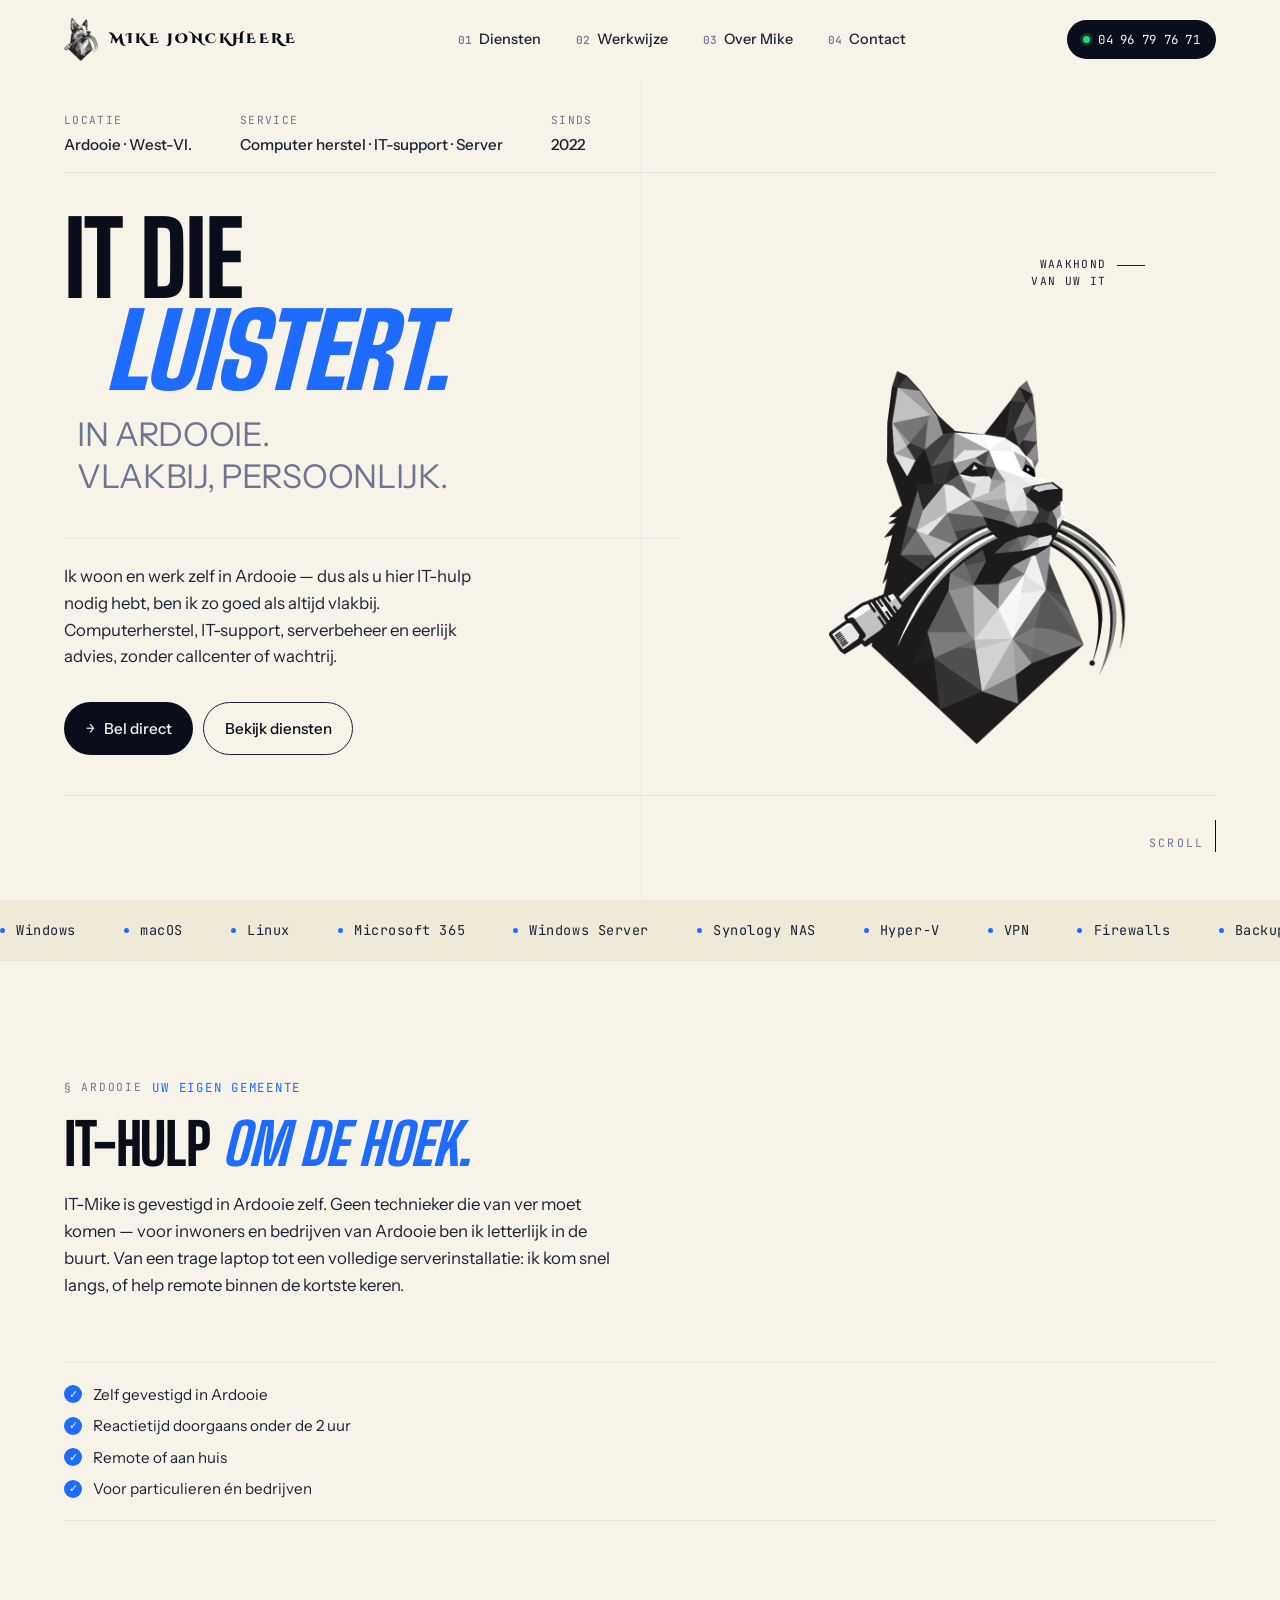
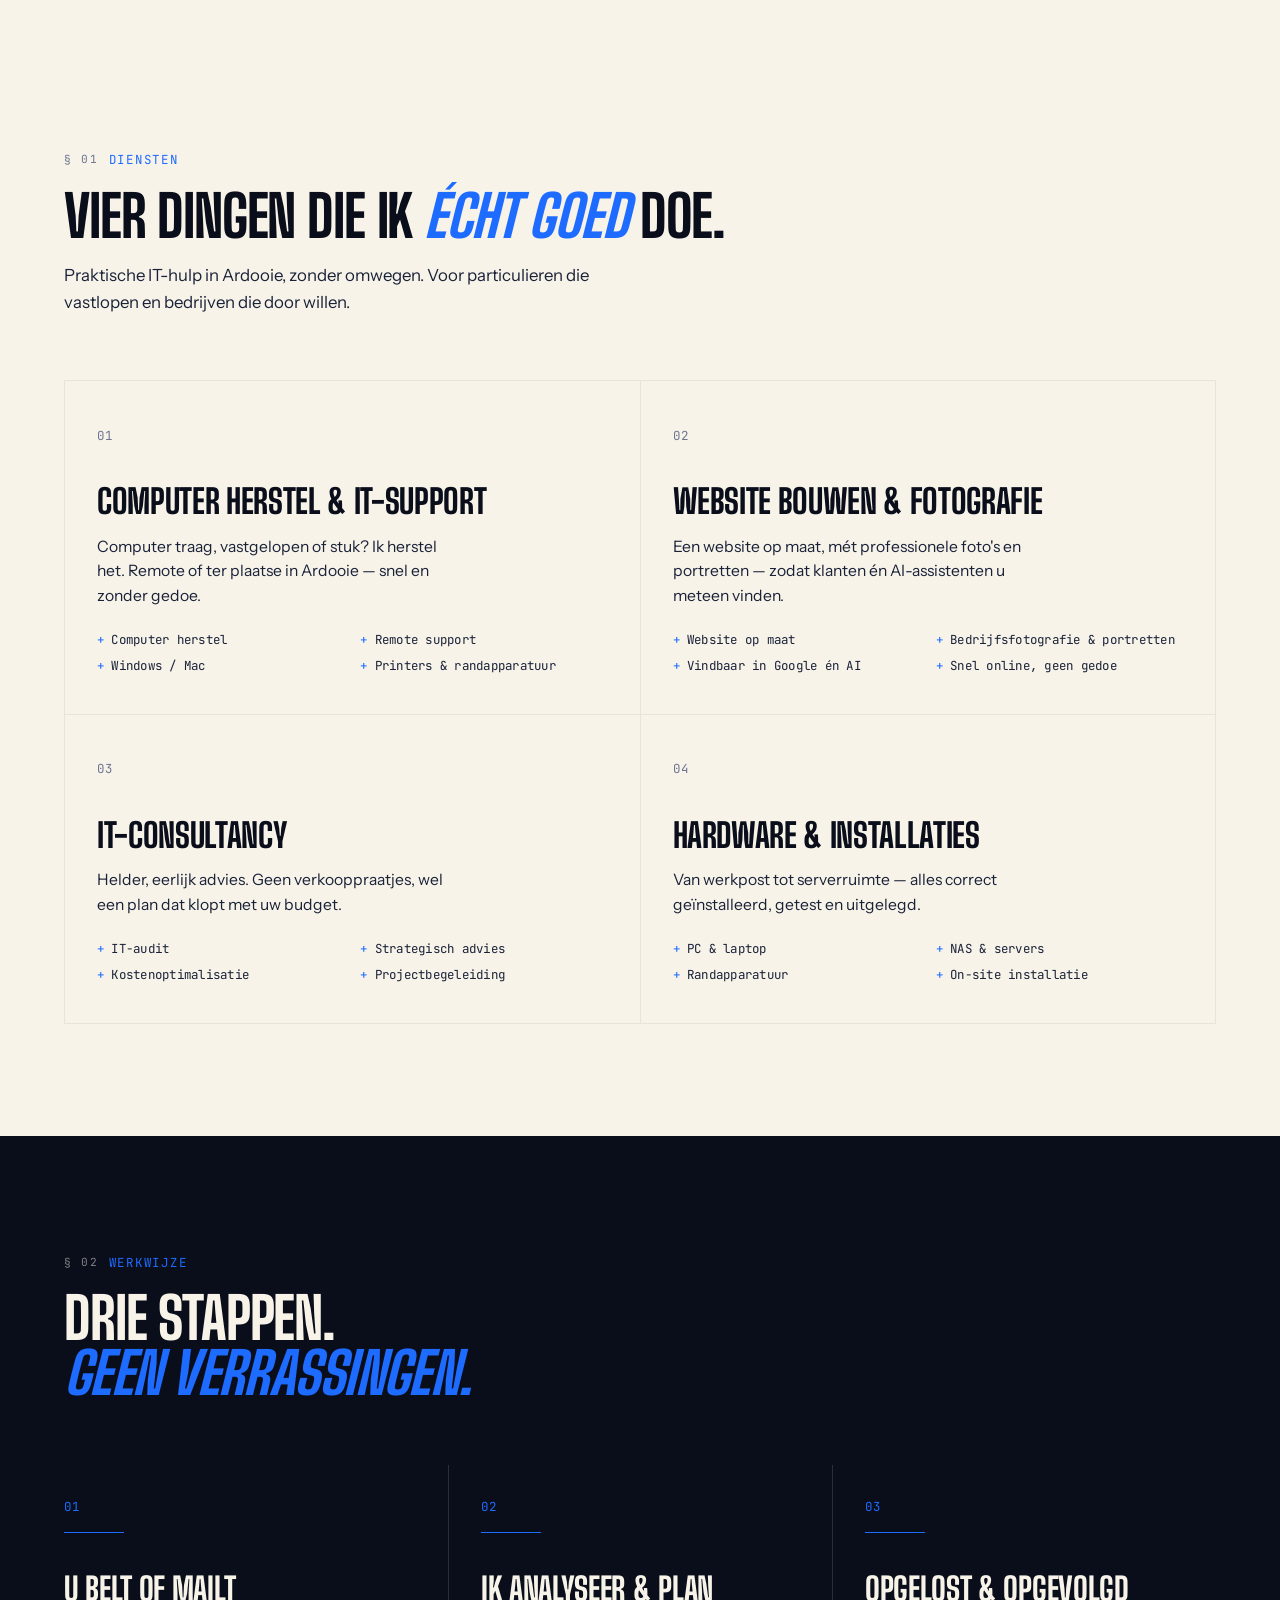
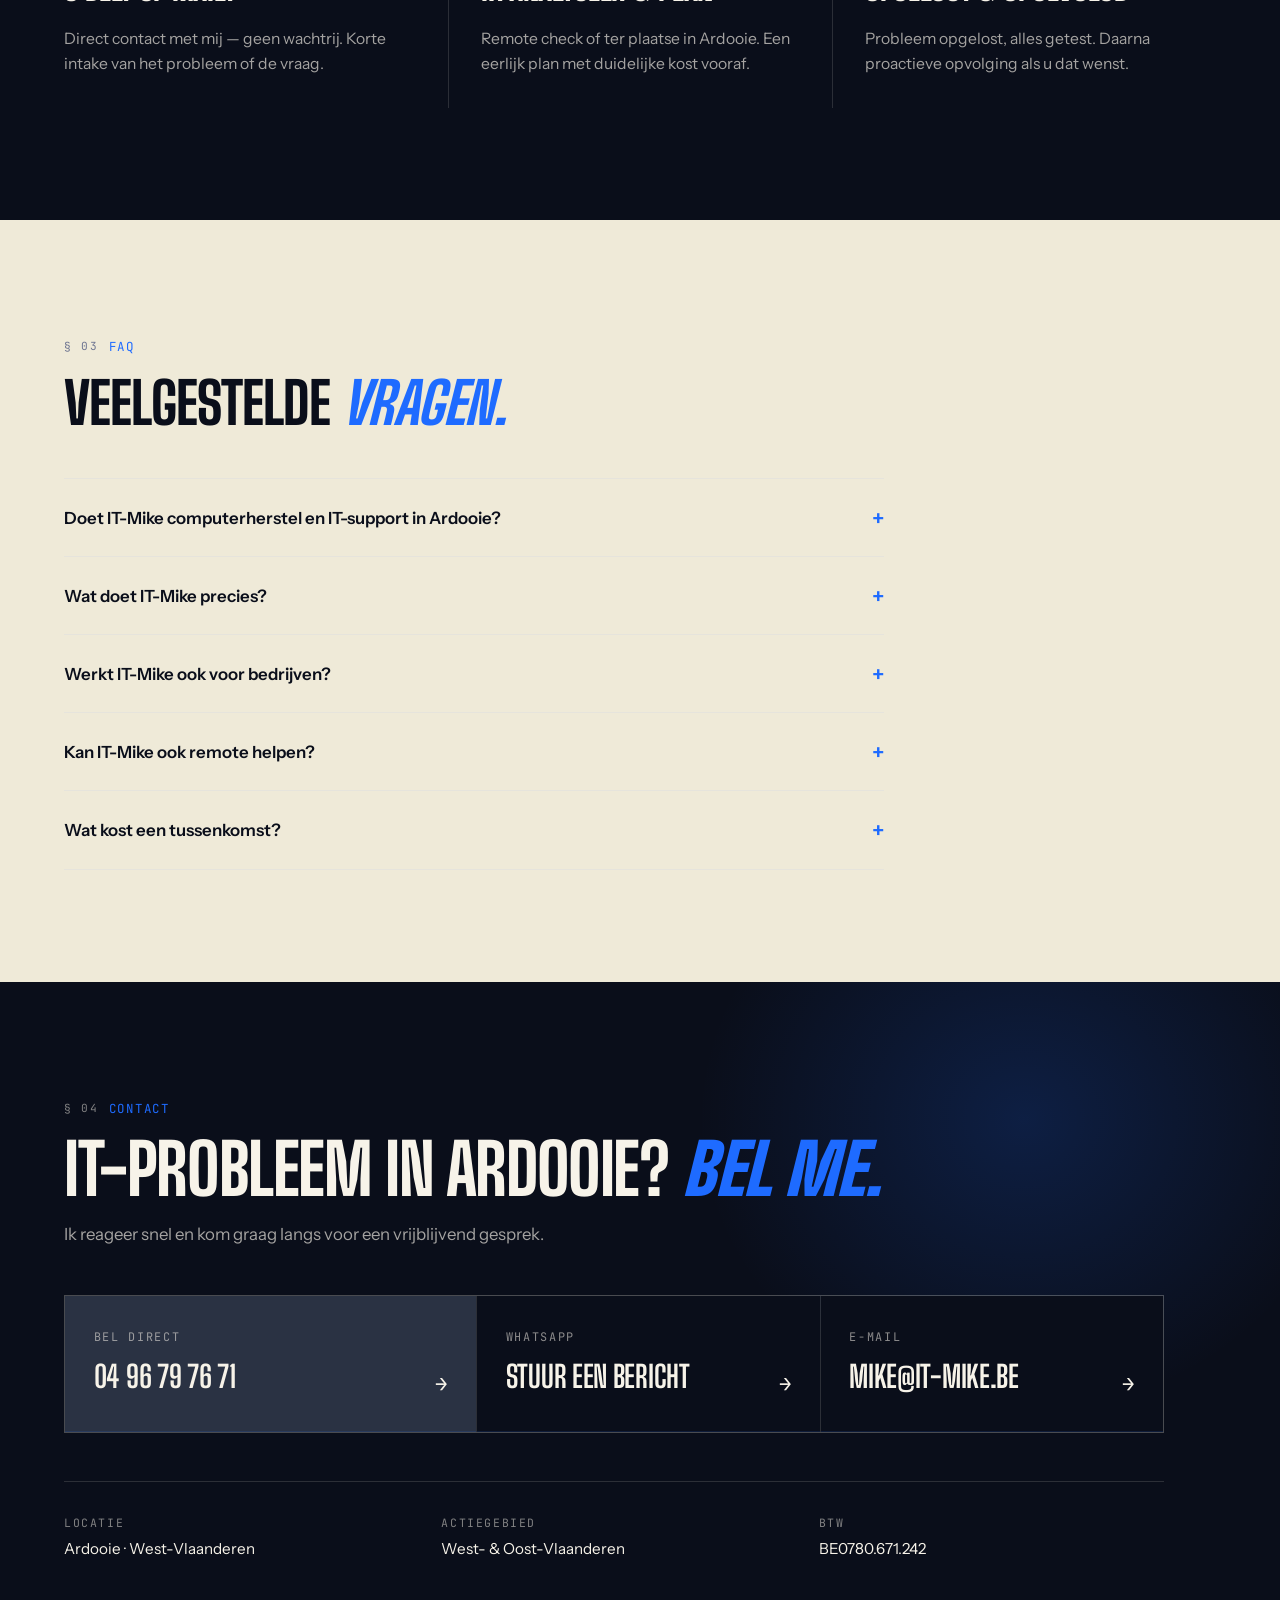
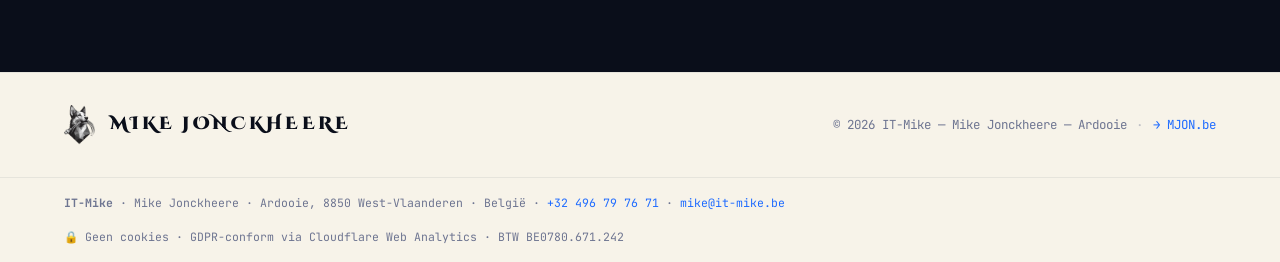
==== commit 21b09c41: "Restore rotating hero word, rebalance FAQ per feedback The hero headline had lost the homepage's rot" ====
--- a/ardooie/index.html
+++ b/ardooie/index.html
@@ -35,7 +35,33 @@
     {
       "@type": "FAQPage",
       "@id": "https://it-mike.be/ardooie/#faq",
-      "mainEntity": []
+      "mainEntity": [
+        {
+          "@type": "Question",
+          "name": "Doet IT-Mike computerherstel en IT-support in Ardooie?",
+          "acceptedAnswer": { "@type": "Answer", "text": "Ja — IT-Mike (Mike Jonckheere) is zelf gevestigd in Ardooie. Computer herstel, IT-support, serverbeheer, IT-consultancy en hardware-installaties, remote of aan huis, voor particulieren en bedrijven. Reactietijd doorgaans onder de 2 uur, en omdat ik hier zelf woon is een bezoek aan huis in Ardooie meestal het snelst geregeld van heel de regio." }
+        },
+        {
+          "@type": "Question",
+          "name": "Wat doet IT-Mike precies?",
+          "acceptedAnswer": { "@type": "Answer", "text": "Computer herstel, IT-support & helpdesk, server- en cloudbeheer, IT-consultancy en hardware-installaties — voor particulieren en bedrijven. Direct contact met mij, geen callcenter." }
+        },
+        {
+          "@type": "Question",
+          "name": "Werkt IT-Mike ook voor bedrijven?",
+          "acceptedAnswer": { "@type": "Answer", "text": "Zeker — van zelfstandigen tot KMO's. Serverbeheer, netwerkbeheer, cloudmigratie of gewoon een helpdesk voor het hele team: allemaal mogelijk, ter plaatse of remote." }
+        },
+        {
+          "@type": "Question",
+          "name": "Kan IT-Mike ook remote helpen?",
+          "acceptedAnswer": { "@type": "Answer", "text": "Ja, voor de meeste problemen is remote support mogelijk via een beveiligde verbinding. Sneller en even effectief als een bezoek ter plaatse, zonder verplaatsingskosten." }
+        },
+        {
+          "@type": "Question",
+          "name": "Wat kost een tussenkomst?",
+          "acceptedAnswer": { "@type": "Answer", "text": "Ik start met een diagnose-uur (€62,50 excl. BTW) — tenzij het probleem al binnen dat eerste uur opgelost is. Daarna krijgt u een duidelijke prijs vooraf, geen verrassingen achteraf." }
+        }
+      ]
     }
   ]
 }
@@ -99,10 +125,15 @@
     </div>
 
     <h1 class="hero-headline">
-      <span class="line">IT-hulp in</span>
-      <span class="line line-italic">Ardooie.</span>
-      <span class="line line-faded">Vlakbij.</span>
-      <span class="line line-faded">Persoonlijk.</span>
+      <span class="line">IT die</span>
+      <span class="line line-italic rotating" id="rotatingWord" aria-live="polite">
+        <span class="rw-word on">werkt.</span>
+        <span class="rw-word">luistert.</span>
+        <span class="rw-word">uitlegt.</span>
+        <span class="rw-word">klopt.</span>
+      </span>
+      <span class="line line-faded">In Ardooie.</span>
+      <span class="line line-faded">Vlakbij, persoonlijk.</span>
     </h1>
 
     <div class="hero-mascot" aria-hidden="true">
@@ -279,19 +310,23 @@
     <h2 class="section-title">Veelgestelde <em>vragen.</em></h2>
     <div class="faq-list" id="cms-faq-list">
       <details class="faq-item">
-        <summary class="faq-q">Doet IT-Mike computerherstel in Ardooie?</summary>
-        <p class="faq-a">Ja — Ardooie is mijn eigen gemeente. U kan uw toestel binnenbrengen, of ik kom aan huis, wat meestal sneller kan omdat ik er al ben.</p>
+        <summary class="faq-q">Doet IT-Mike computerherstel en IT-support in Ardooie?</summary>
+        <p class="faq-a">Ja — IT-Mike (Mike Jonckheere) is zelf gevestigd in Ardooie. Computer herstel, IT-support, serverbeheer, IT-consultancy en hardware-installaties, remote of aan huis, voor particulieren en bedrijven. Reactietijd doorgaans onder de 2 uur, en omdat ik hier zelf woon is een bezoek aan huis in Ardooie meestal het snelst geregeld van heel de regio.</p>
       </details>
       <details class="faq-item">
-        <summary class="faq-q">Hoe snel is IT-Mike ter plaatse in Ardooie?</summary>
-        <p class="faq-a">Doorgaans binnen de 2 uur voor dringende problemen, vaak dezelfde dag nog. Omdat ik zelf in Ardooie woon, is een bezoek aan huis hier meestal het snelst geregeld.</p>
+        <summary class="faq-q">Wat doet IT-Mike precies?</summary>
+        <p class="faq-a">Computer herstel, IT-support &amp; helpdesk, server- en cloudbeheer, IT-consultancy en hardware-installaties — voor particulieren en bedrijven. Direct contact met mij, geen callcenter.</p>
       </details>
       <details class="faq-item">
-        <summary class="faq-q">Werkt IT-Mike ook voor bedrijven in Ardooie?</summary>
+        <summary class="faq-q">Werkt IT-Mike ook voor bedrijven?</summary>
         <p class="faq-a">Zeker — van zelfstandigen tot KMO's. Serverbeheer, netwerkbeheer, cloudmigratie of gewoon een helpdesk voor het hele team: allemaal mogelijk, ter plaatse of remote.</p>
       </details>
       <details class="faq-item">
-        <summary class="faq-q">Wat kost een tussenkomst in Ardooie?</summary>
+        <summary class="faq-q">Kan IT-Mike ook remote helpen?</summary>
+        <p class="faq-a">Ja, voor de meeste problemen is remote support mogelijk via een beveiligde verbinding. Sneller en even effectief als een bezoek ter plaatse, zonder verplaatsingskosten.</p>
+      </details>
+      <details class="faq-item">
+        <summary class="faq-q">Wat kost een tussenkomst?</summary>
         <p class="faq-a">Ik start met een diagnose-uur (€62,50 excl. BTW) — tenzij het probleem al binnen dat eerste uur opgelost is. Daarna krijgt u een duidelijke prijs vooraf, geen verrassingen achteraf.</p>
       </details>
     </div>
@@ -361,6 +396,17 @@
   navbar.classList.toggle('scrolled', window.scrollY > 24);
 });
 
+// Rotating word
+(function() {
+  var words = document.querySelectorAll('#rotatingWord .rw-word');
+  var i = 0;
+  setInterval(function() {
+    words[i].classList.remove('on');
+    i = (i + 1) % words.length;
+    words[i].classList.add('on');
+  }, 2400);
+})();
+
 // Mobile menu
 var mobileMenu = document.getElementById('mobileMenu');
 document.getElementById('navBurger').addEventListener('click', function() {
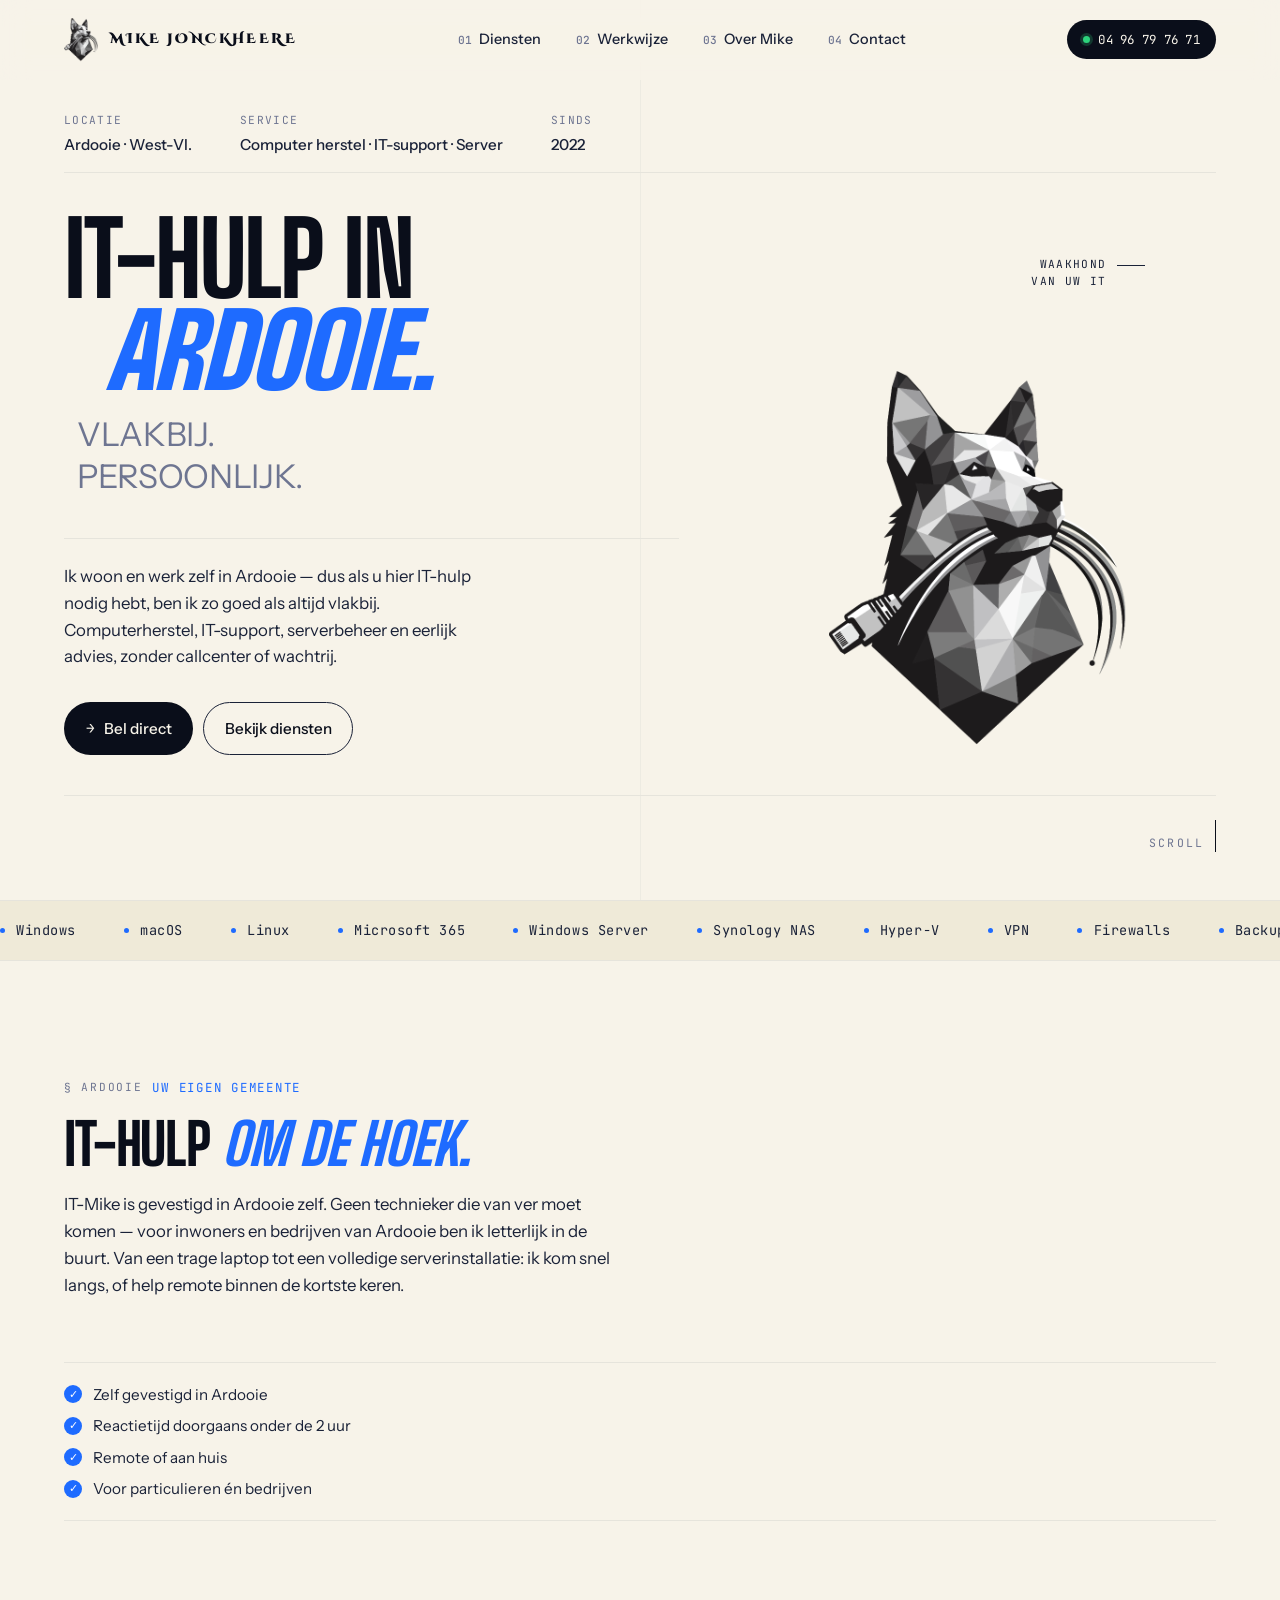
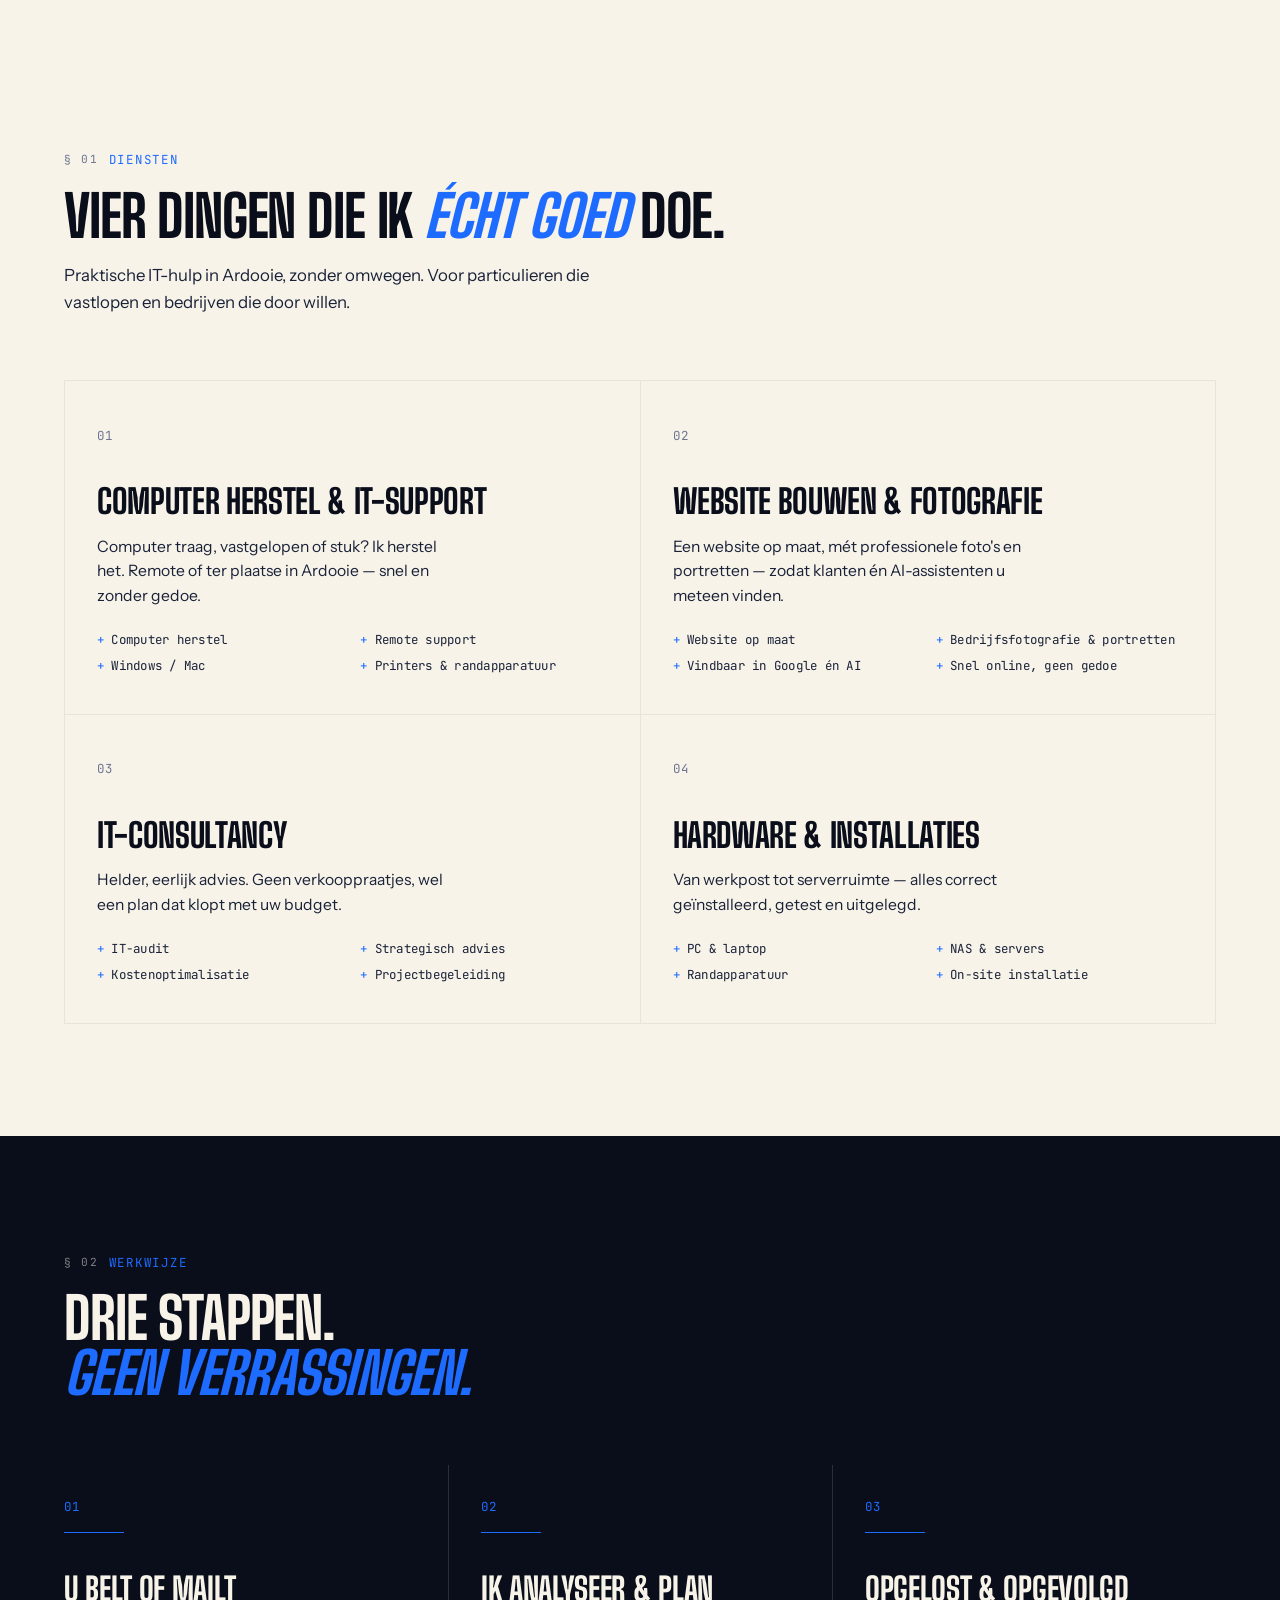
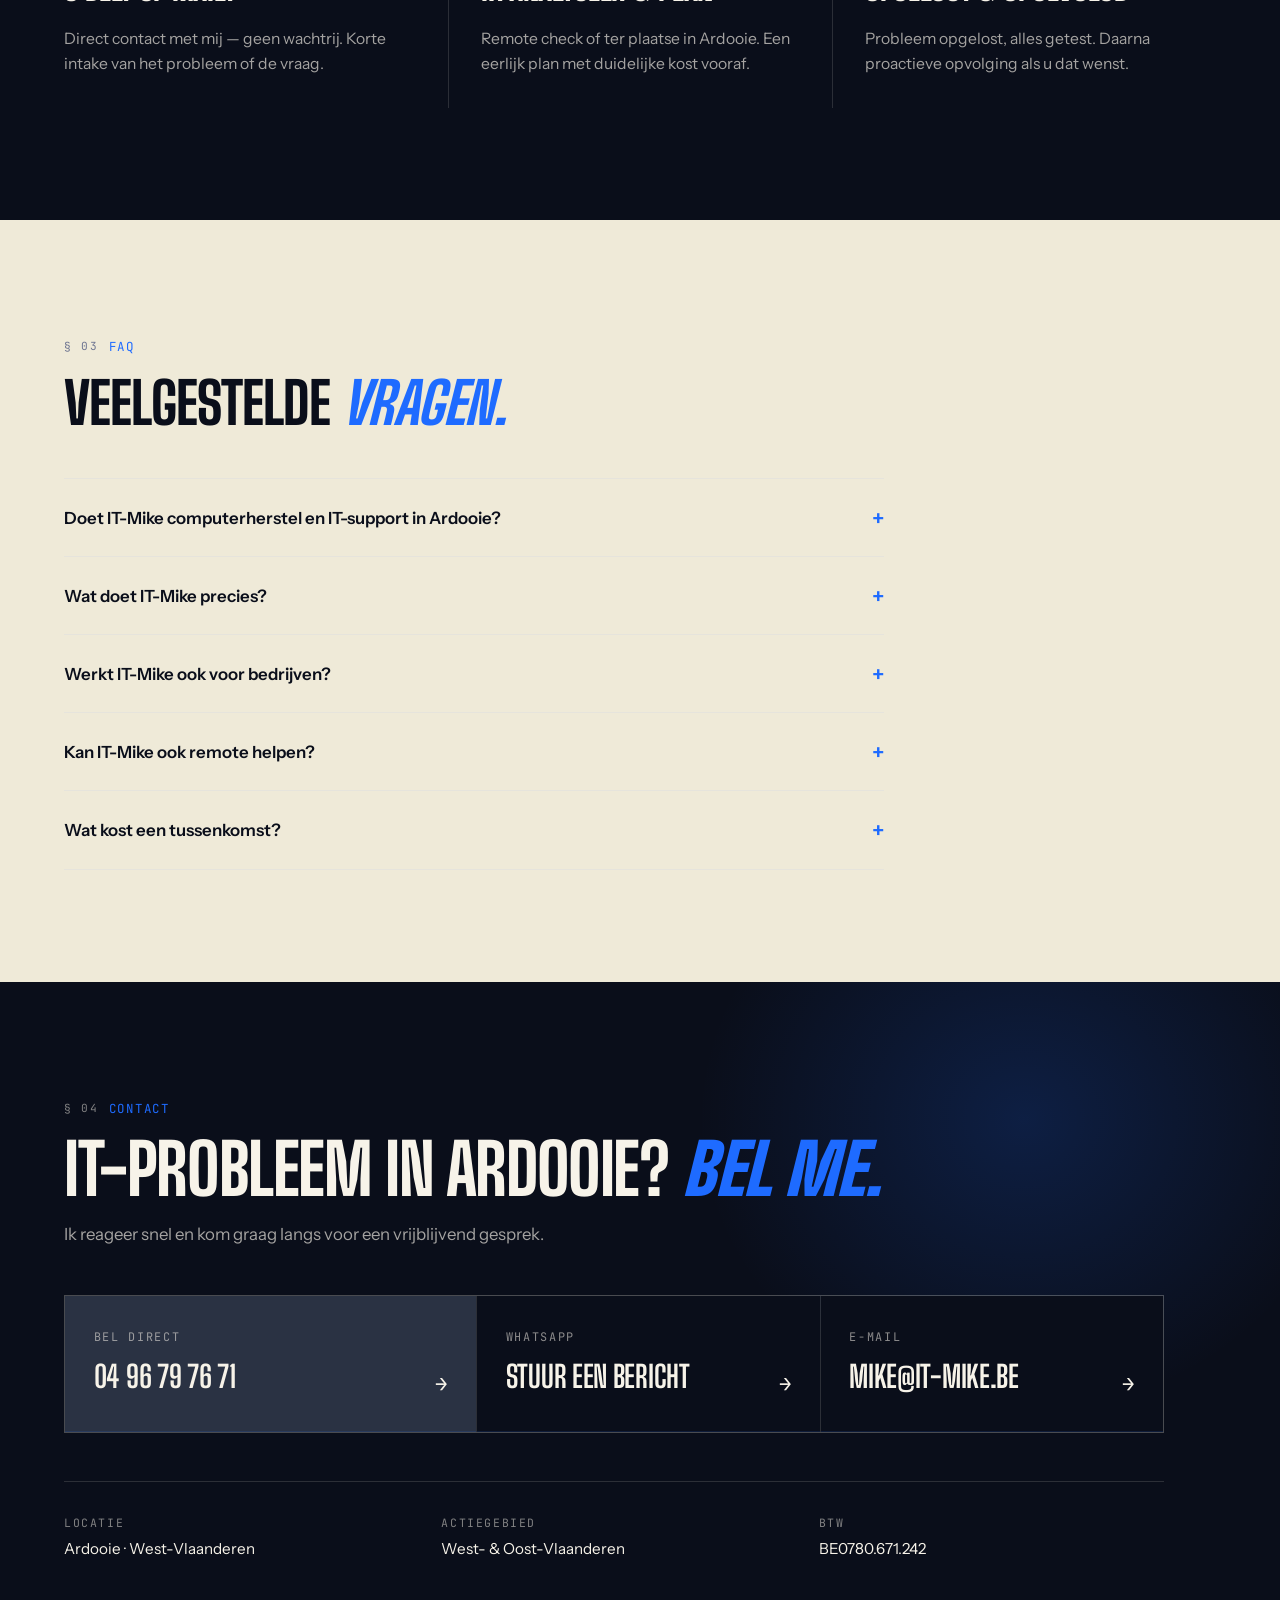
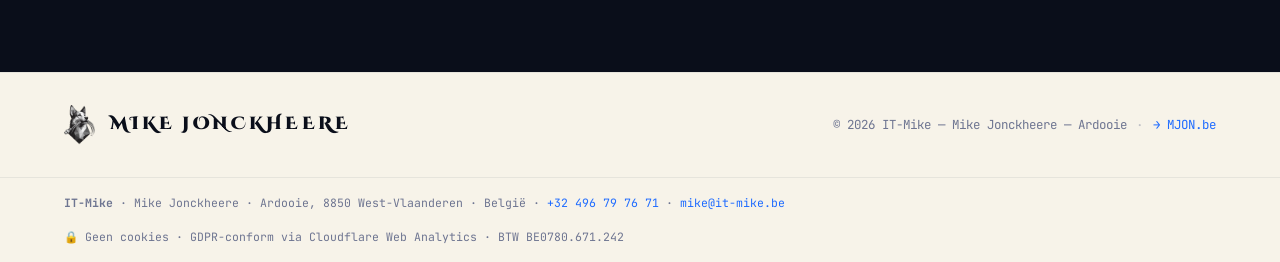
==== commit 793fdc5c: "Site-wide fixes: hero-mascot mobile stacking, image weight, Ardooie hero Requested a full pass befor" ====
--- a/ardooie/index.html
+++ b/ardooie/index.html
@@ -70,6 +70,12 @@
 <link rel="preconnect" href="https://fonts.gstatic.com" crossorigin/>
 <link href="https://fonts.googleapis.com/css2?family=Big+Shoulders+Display:wght@500;700;800;900&family=Cinzel:wght@500;700;900&family=Instrument+Serif:ital@0;1&family=Instrument+Sans:wght@400;500;600&family=JetBrains+Mono:wght@400;500&display=swap" rel="stylesheet"/>
 <link rel="stylesheet" href="/styles.css"/>
+<style>
+  /* De hero rotating-word gebruikt hier de 5 SEO-gemeentes i.p.v. de
+     homepage-woorden; de breedte-reservering (::after) moet dus het langste
+     woord uit DEZE set gebruiken ("Lichtervelde."), niet "LUISTERT.". */
+  .hero-headline .rotating::after { content: "LICHTERVELDE."; }
+</style>
 </head>
 <body>
 
@@ -125,15 +131,16 @@
     </div>
 
     <h1 class="hero-headline">
-      <span class="line">IT die</span>
+      <span class="line">IT-hulp in</span>
       <span class="line line-italic rotating" id="rotatingWord" aria-live="polite">
-        <span class="rw-word on">werkt.</span>
-        <span class="rw-word">luistert.</span>
-        <span class="rw-word">uitlegt.</span>
-        <span class="rw-word">klopt.</span>
+        <span class="rw-word on">Ardooie.</span>
+        <span class="rw-word">Lichtervelde.</span>
+        <span class="rw-word">Pittem.</span>
+        <span class="rw-word">Izegem.</span>
+        <span class="rw-word">Roeselare.</span>
       </span>
-      <span class="line line-faded">In Ardooie.</span>
-      <span class="line line-faded">Vlakbij, persoonlijk.</span>
+      <span class="line line-faded">Vlakbij.</span>
+      <span class="line line-faded">Persoonlijk.</span>
     </h1>
 
     <div class="hero-mascot" aria-hidden="true">
--- a/styles.css
+++ b/styles.css
@@ -1337,9 +1337,14 @@
   .nav-burger { display: flex; }
   .hero-grid { grid-template-columns: 1fr; }
   .hero-meta { flex-direction: column; gap: 0.8rem; padding-bottom: 0.8rem; }
+  /* Op 1 kolom hebben headline/mascot/side/foot nog hun expliciete rij van de
+     desktop-grid (2/3/4) — zonder reset hierop past de volledige-breedte
+     mascot nergens meer tussen en valt hij terug naar een nieuwe rij 5, dus
+     onder heel de hero in plaats van ertussenin. Rijen resetten naar auto
+     laat alles gewoon in DOM-volgorde stapelen. */
+  .hero-headline, .hero-mascot, .hero-side, .hero-foot { grid-row: auto; }
   .hero-mascot {
     grid-column: 1 / -1;
-    grid-row: auto;
     max-width: 200px;
     margin: 0 auto;
   }
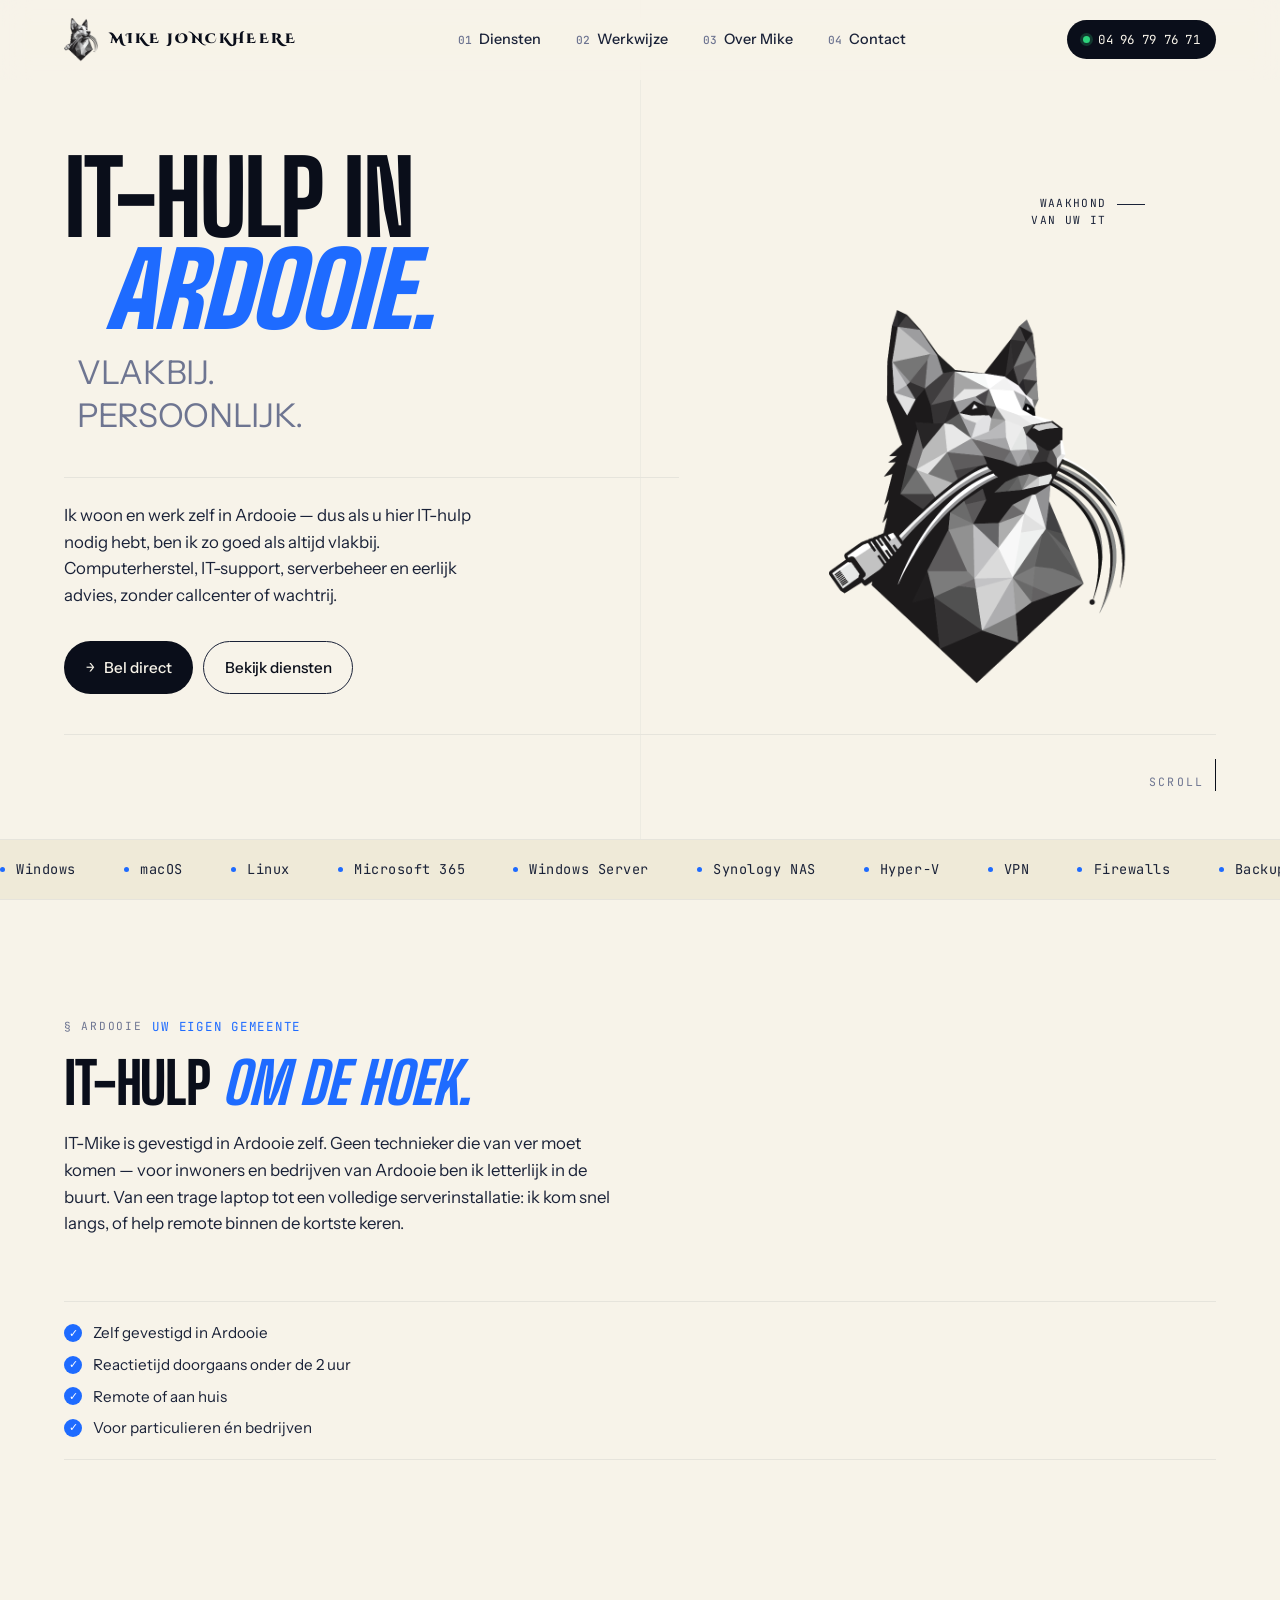
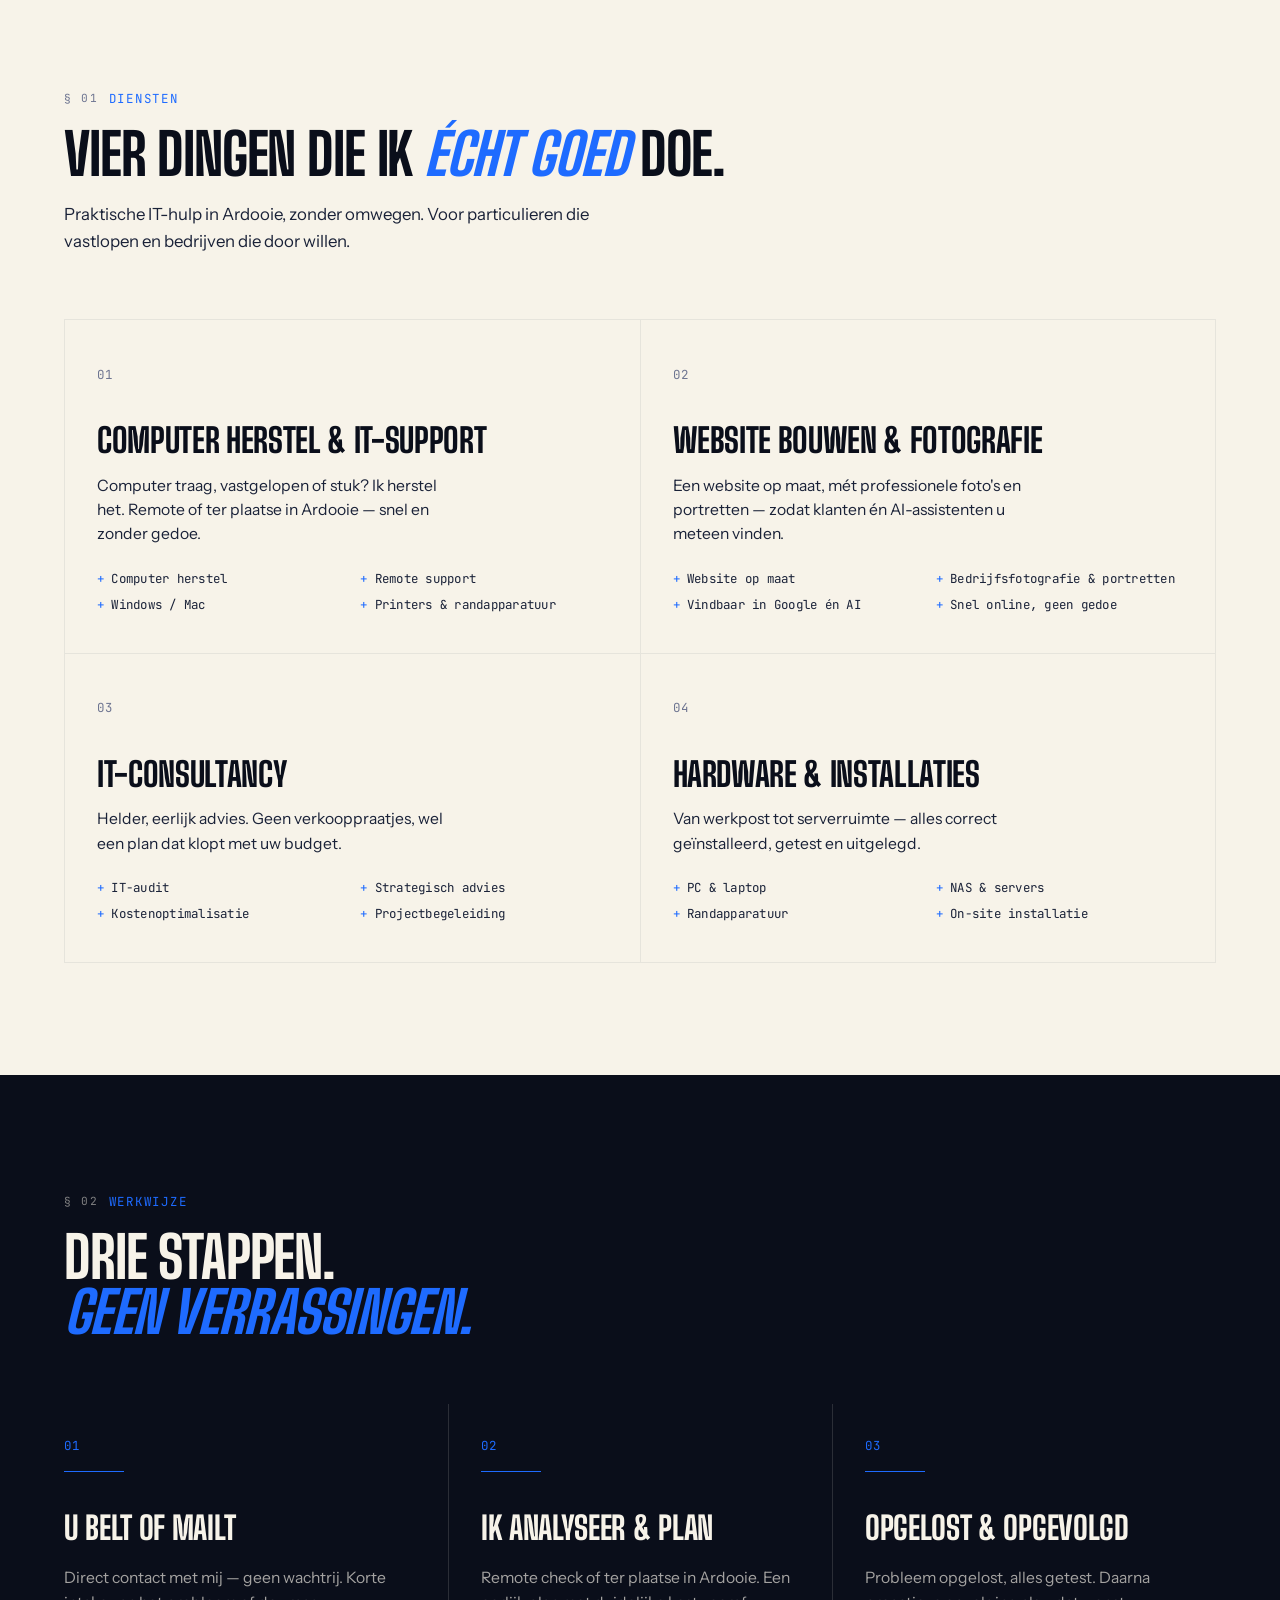
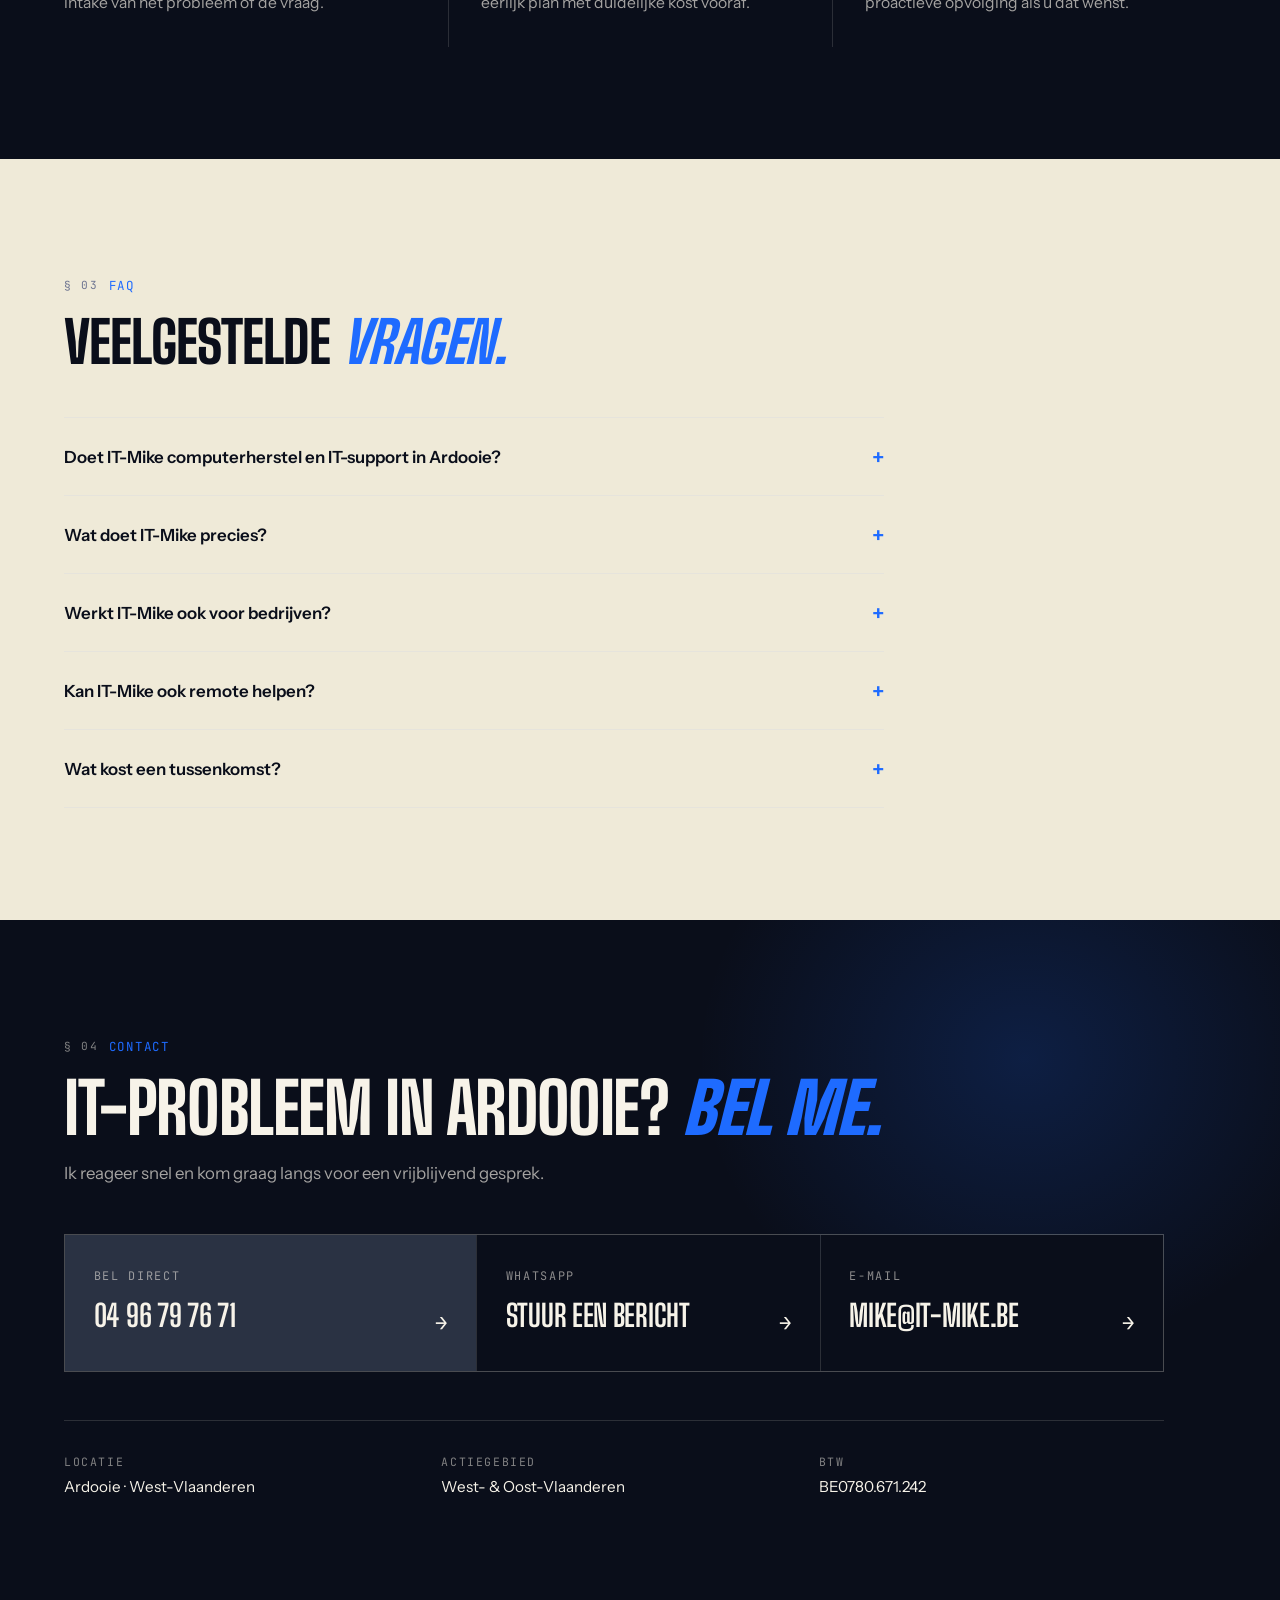
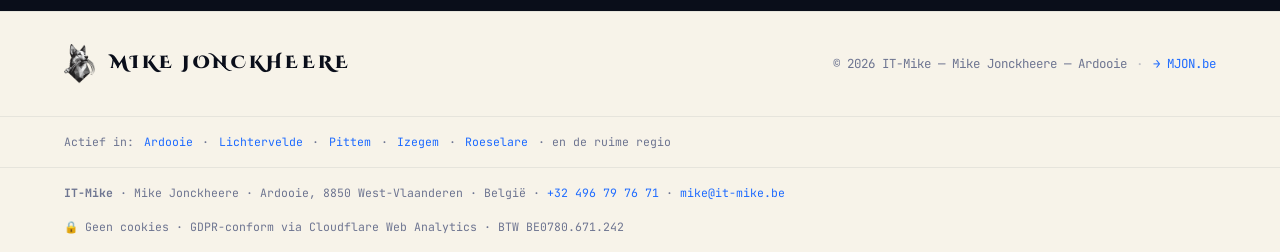
==== commit 746885c1: "Ardooie gemeentepagina (lokale SEO — controlepagina) (#4) * Add dedicated Ardooie gemeentepagina for" ====
--- a/ardooie/index.html
+++ b/ardooie/index.html
@@ -115,21 +115,6 @@
 <!-- Hero -->
 <section id="top" class="hero hero-editorial">
   <div class="hero-grid">
-    <div class="hero-meta">
-      <div class="meta-item">
-        <span class="meta-label">Locatie</span>
-        <span class="meta-value">Ardooie · West-Vl.</span>
-      </div>
-      <div class="meta-item">
-        <span class="meta-label">Service</span>
-        <span class="meta-value">Computer herstel · IT-support · Server</span>
-      </div>
-      <div class="meta-item">
-        <span class="meta-label">Sinds</span>
-        <span class="meta-value">2022</span>
-      </div>
-    </div>
-
     <h1 class="hero-headline">
       <span class="line">IT-hulp in</span>
       <span class="line line-italic rotating" id="rotatingWord" aria-live="polite">
@@ -386,6 +371,15 @@
       <a href="https://mjon.be">→ MJON.be</a>
     </div>
   </div>
+  <div class="footer-areas">
+    <span>Actief in:</span>
+    <a href="/ardooie/">Ardooie</a> ·
+    <a href="/lichtervelde/">Lichtervelde</a> ·
+    <a href="/pittem/">Pittem</a> ·
+    <a href="/izegem/">Izegem</a> ·
+    <a href="/roeselare/">Roeselare</a>
+    <span>· en de ruime regio</span>
+  </div>
   <div class="footer-bar">
     <address class="footer-address">
       <strong>IT-Mike</strong> · Mike Jonckheere · Ardooie, 8850 West-Vlaanderen · België ·
--- a/styles.css
+++ b/styles.css
@@ -1306,6 +1306,17 @@
 }
 .footer-meta a { color: var(--accent); }
 .footer-sep { opacity: 0.4; }
+.footer-areas {
+  border-top: 1px solid var(--line);
+  padding: 1rem var(--pad-x);
+  display: flex;
+  flex-wrap: wrap;
+  gap: 0.4rem 0.6rem;
+  font-family: "JetBrains Mono", monospace;
+  font-size: 0.72rem;
+  color: var(--muted);
+}
+.footer-areas a { color: var(--accent); }
 .footer-bar {
   border-top: 1px solid var(--line);
   padding: 1rem var(--pad-x);
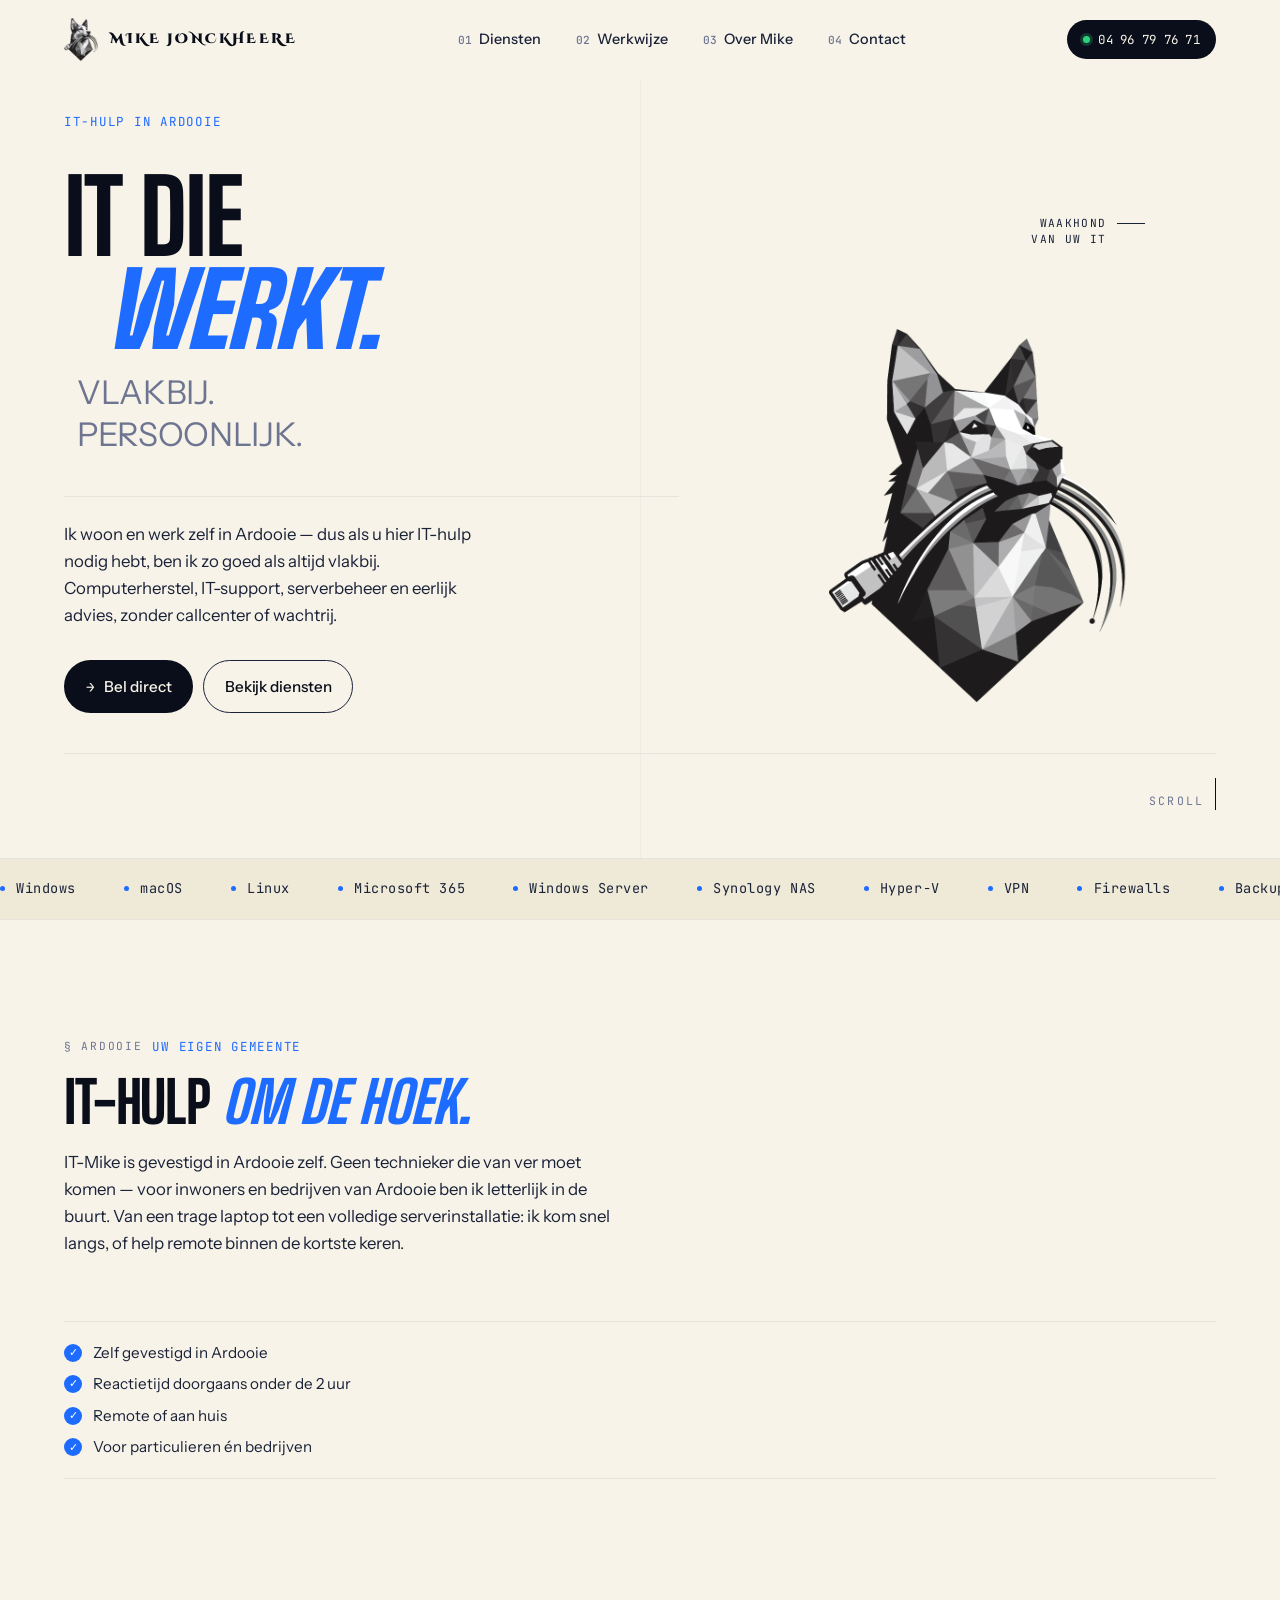
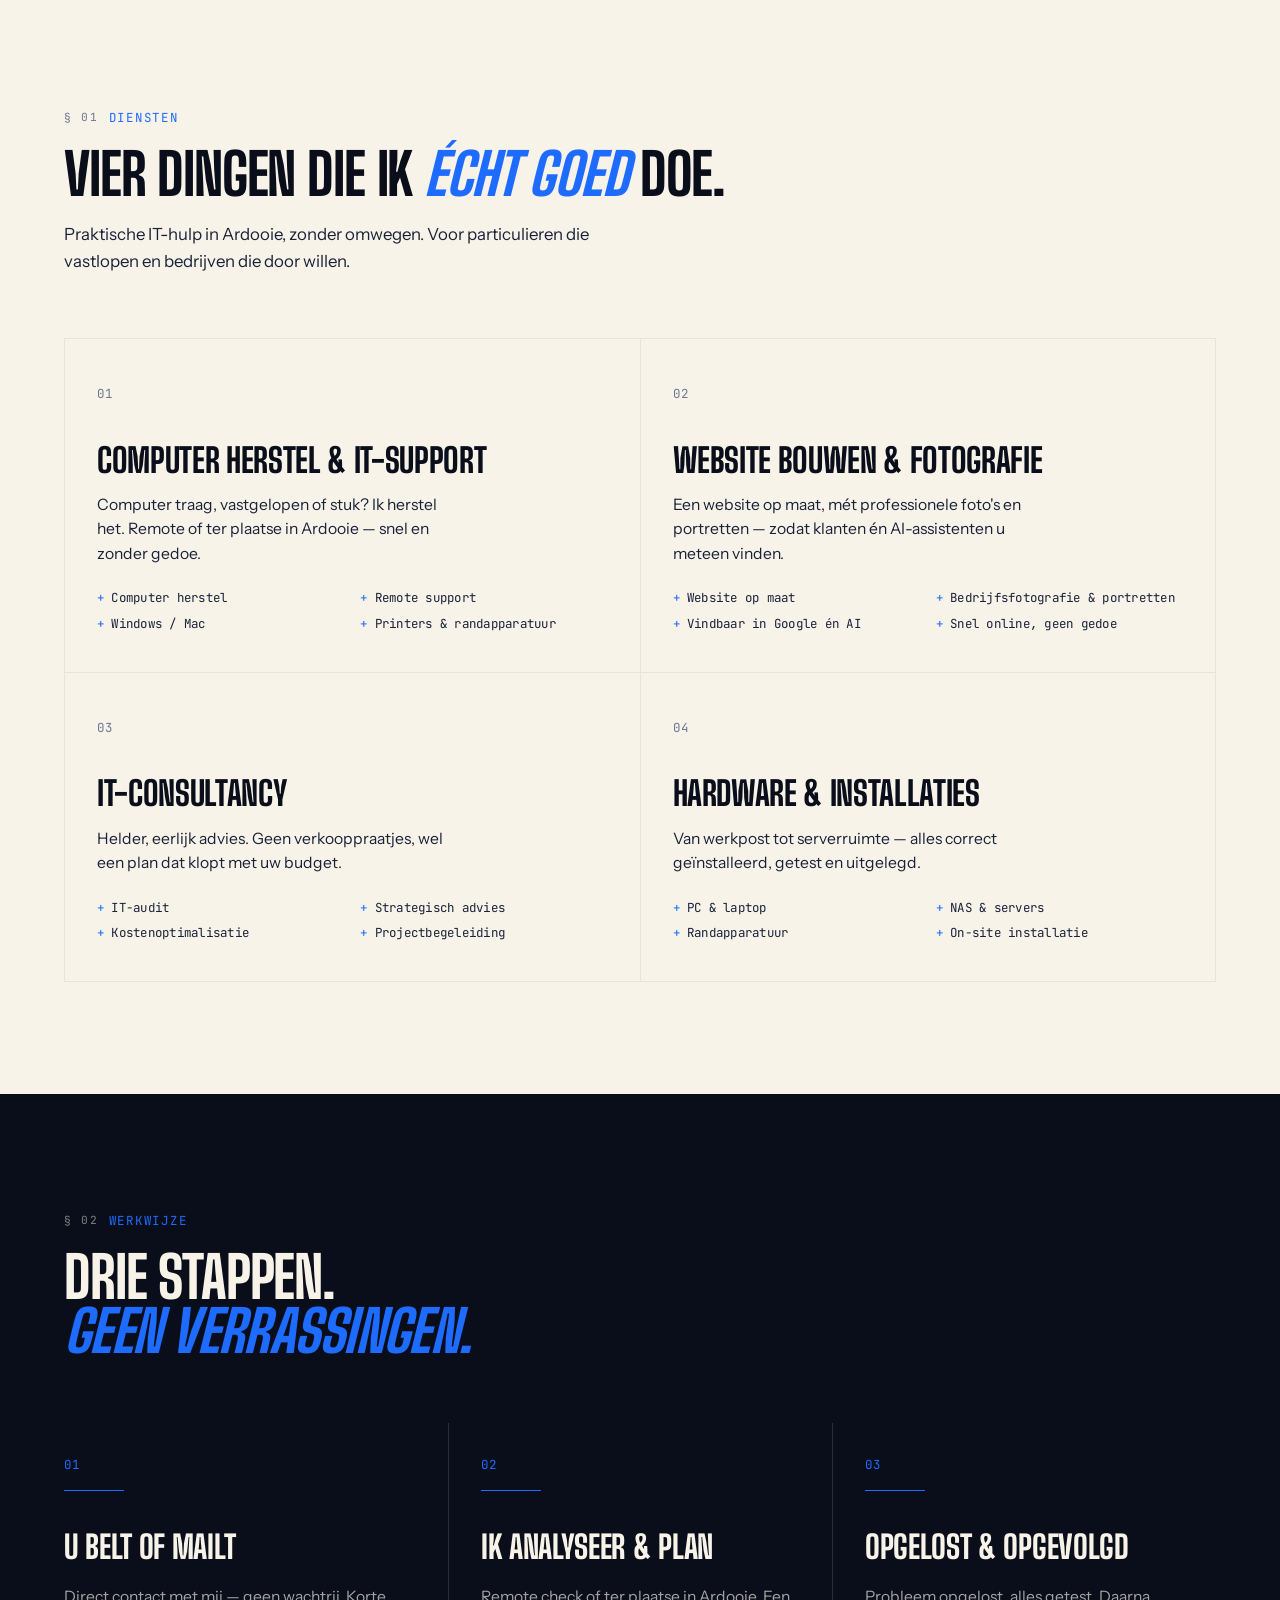
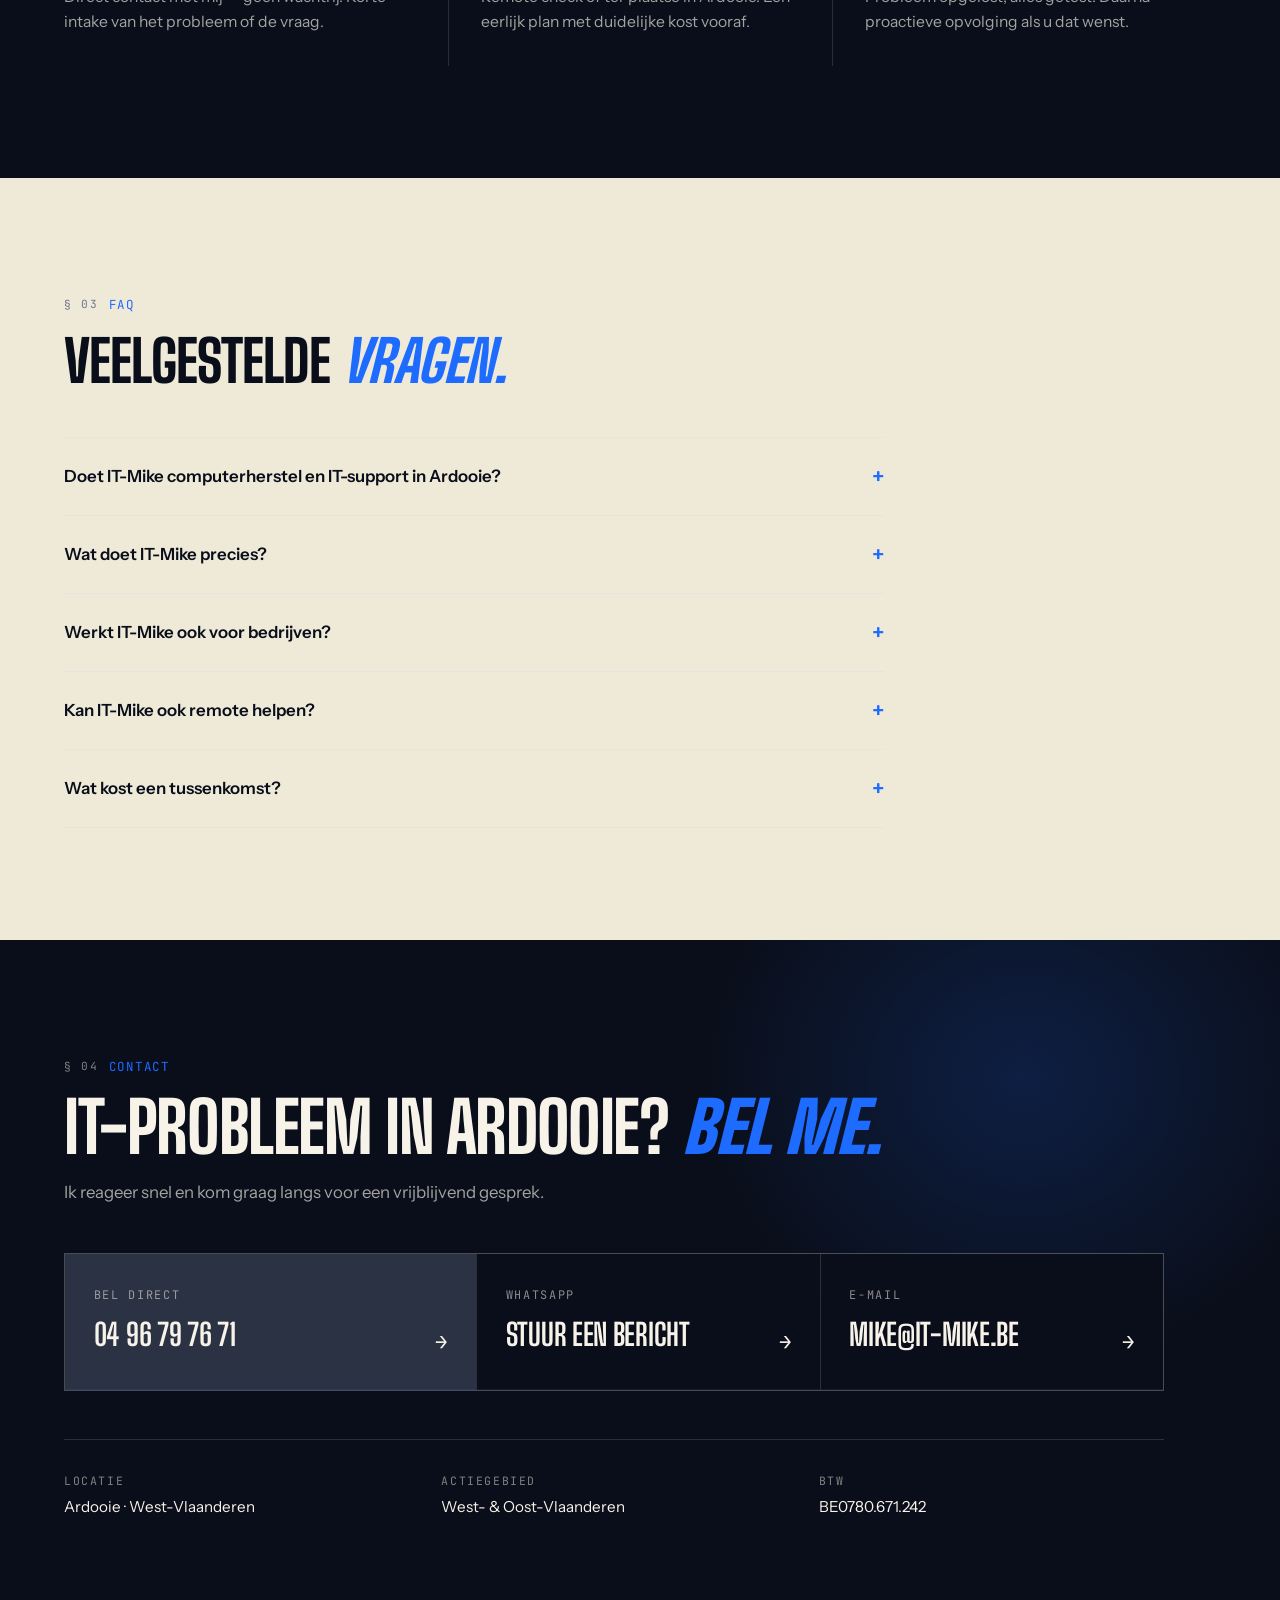
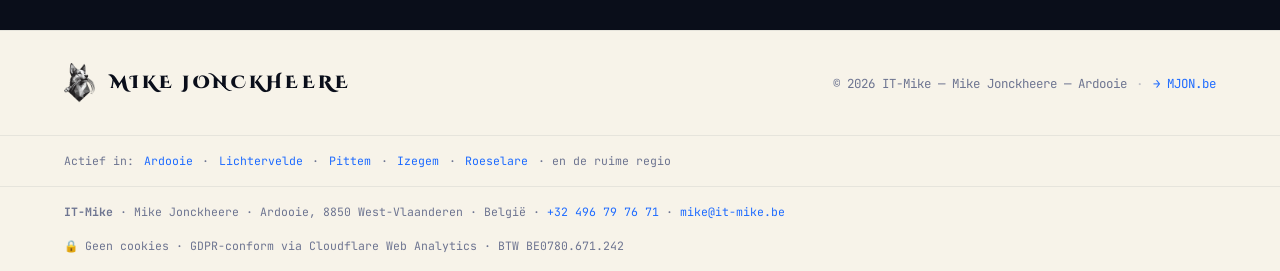
==== commit d46139ef: "Fix hero rotating-word grammar: kicker label instead of forcing city into verb slot Rotating "Ardooi" ====
--- a/ardooie/index.html
+++ b/ardooie/index.html
@@ -70,12 +70,6 @@
 <link rel="preconnect" href="https://fonts.gstatic.com" crossorigin/>
 <link href="https://fonts.googleapis.com/css2?family=Big+Shoulders+Display:wght@500;700;800;900&family=Cinzel:wght@500;700;900&family=Instrument+Serif:ital@0;1&family=Instrument+Sans:wght@400;500;600&family=JetBrains+Mono:wght@400;500&display=swap" rel="stylesheet"/>
 <link rel="stylesheet" href="/styles.css"/>
-<style>
-  /* De hero rotating-word gebruikt hier de 5 SEO-gemeentes i.p.v. de
-     homepage-woorden; de breedte-reservering (::after) moet dus het langste
-     woord uit DEZE set gebruiken ("Lichtervelde."), niet "LUISTERT.". */
-  .hero-headline .rotating::after { content: "LICHTERVELDE."; }
-</style>
 </head>
 <body>
 
@@ -115,14 +109,14 @@
 <!-- Hero -->
 <section id="top" class="hero hero-editorial">
   <div class="hero-grid">
+    <div class="hero-kicker">IT-hulp in Ardooie</div>
     <h1 class="hero-headline">
-      <span class="line">IT-hulp in</span>
+      <span class="line">IT die</span>
       <span class="line line-italic rotating" id="rotatingWord" aria-live="polite">
-        <span class="rw-word on">Ardooie.</span>
-        <span class="rw-word">Lichtervelde.</span>
-        <span class="rw-word">Pittem.</span>
-        <span class="rw-word">Izegem.</span>
-        <span class="rw-word">Roeselare.</span>
+        <span class="rw-word on">werkt.</span>
+        <span class="rw-word">luistert.</span>
+        <span class="rw-word">uitlegt.</span>
+        <span class="rw-word">klopt.</span>
       </span>
       <span class="line line-faded">Vlakbij.</span>
       <span class="line line-faded">Persoonlijk.</span>
--- a/styles.css
+++ b/styles.css
@@ -242,6 +242,16 @@
   font-weight: 500;
 }
 
+.hero-kicker {
+  grid-column: 1 / 2;
+  grid-row: 1 / 2;
+  align-self: end;
+  font-family: "JetBrains Mono", monospace;
+  font-size: 0.78rem;
+  letter-spacing: 0.14em;
+  text-transform: uppercase;
+  color: var(--accent);
+}
 .hero-headline {
   grid-column: 1 / 2;
   grid-row: 2 / 3;
@@ -1353,7 +1363,7 @@
      mascot nergens meer tussen en valt hij terug naar een nieuwe rij 5, dus
      onder heel de hero in plaats van ertussenin. Rijen resetten naar auto
      laat alles gewoon in DOM-volgorde stapelen. */
-  .hero-headline, .hero-mascot, .hero-side, .hero-foot { grid-row: auto; }
+  .hero-kicker, .hero-headline, .hero-mascot, .hero-side, .hero-foot { grid-row: auto; }
   .hero-mascot {
     grid-column: 1 / -1;
     max-width: 200px;
